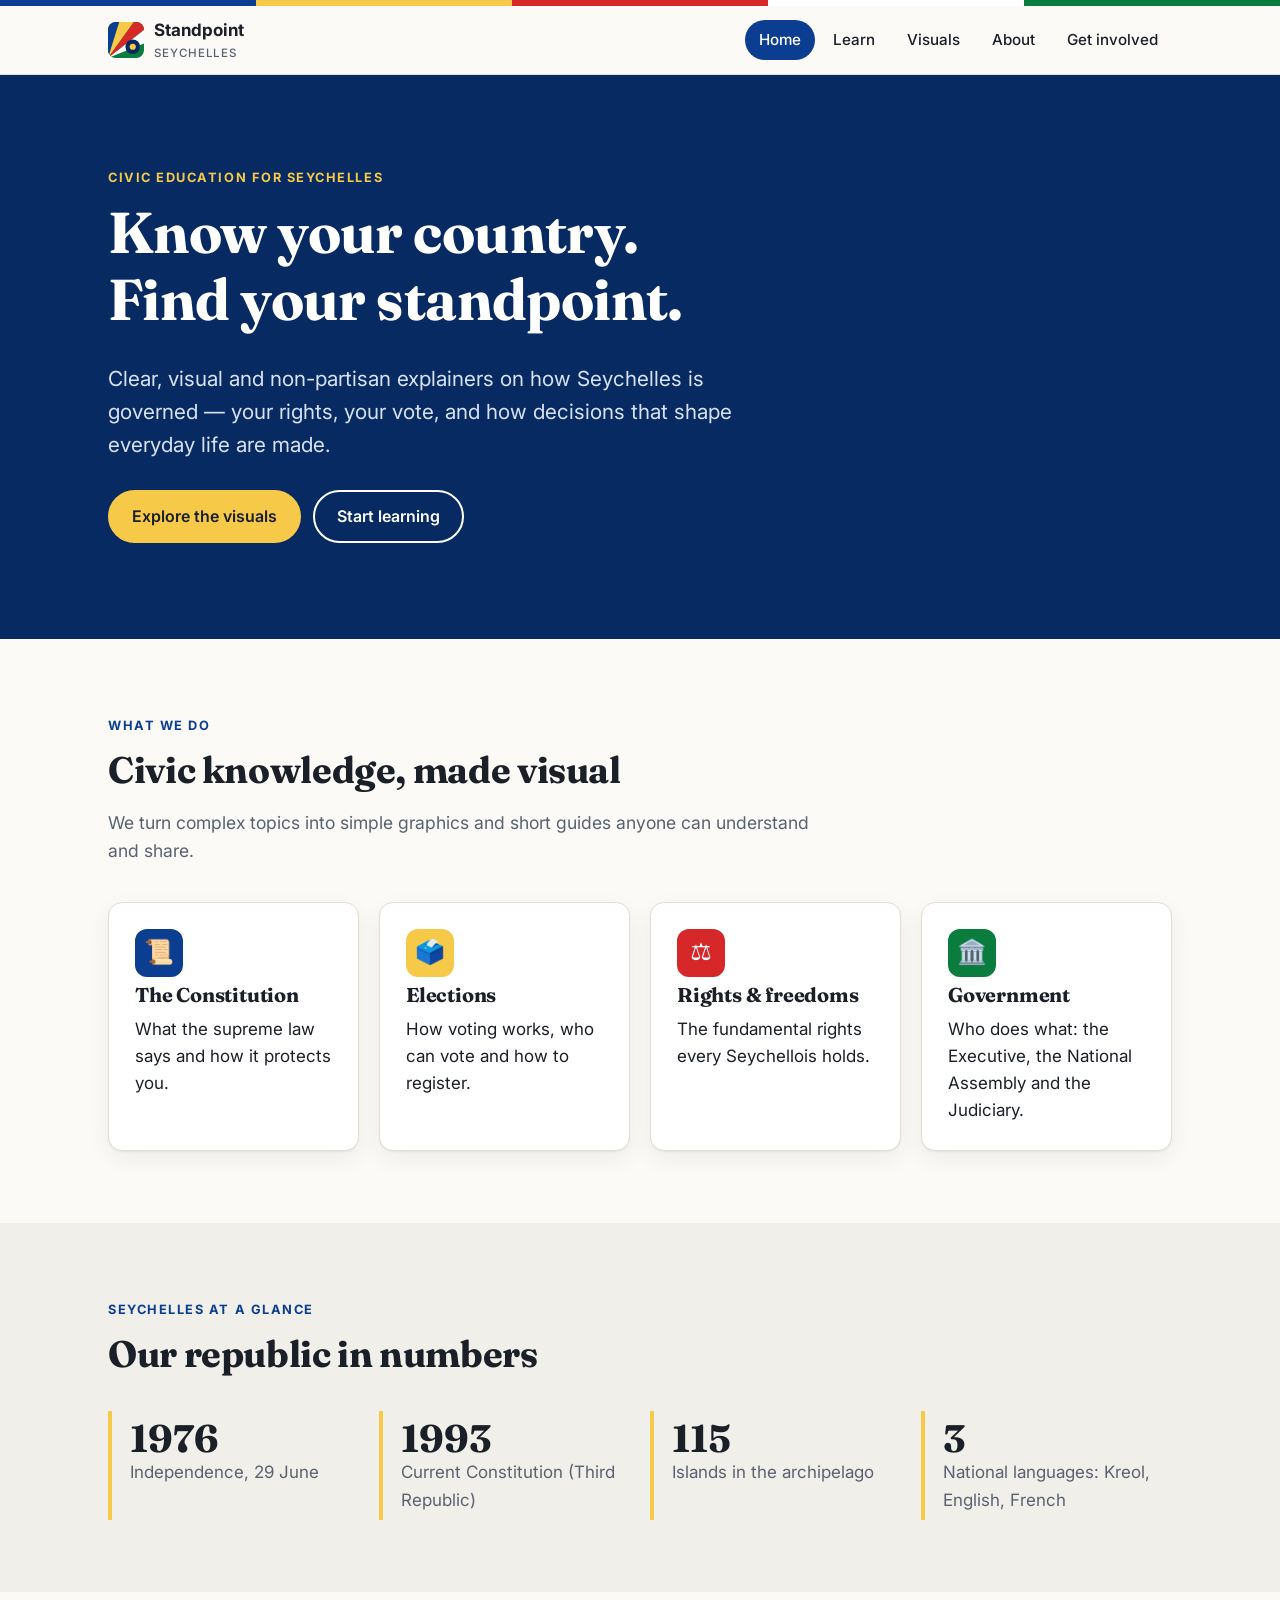
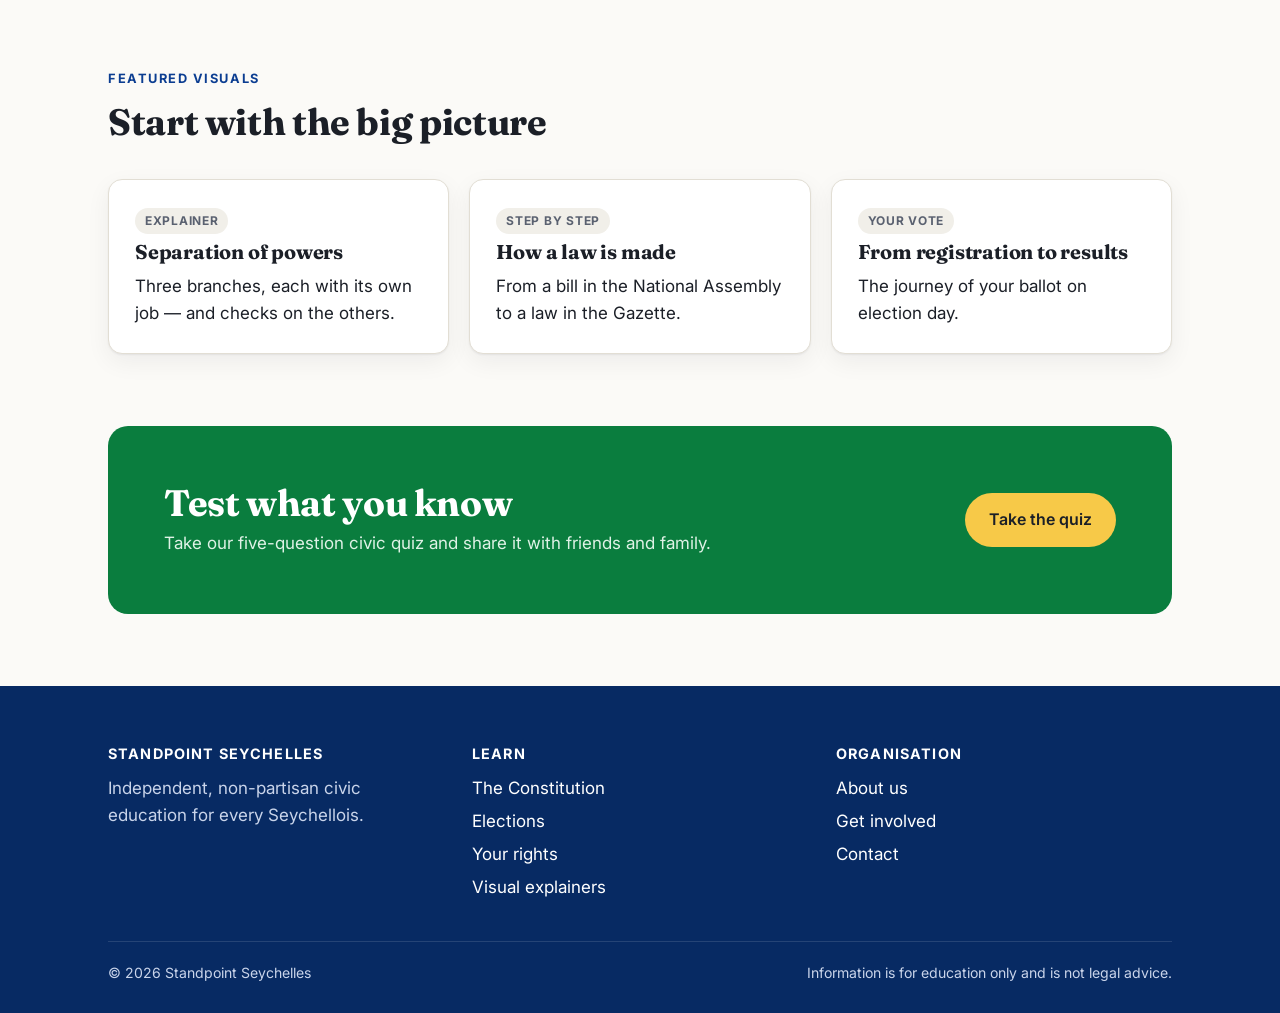
==== index.html @ 2f8d6e57 "Build Standpoint Seychelles civic education website Static multi-page site (home, learn, visuals, ab" ====
<!doctype html>
<html lang="en">
<head>
  <meta charset="utf-8">
  <meta name="viewport" content="width=device-width, initial-scale=1">
  <title>Standpoint Seychelles — Civic education</title>
  <meta name="description" content="Standpoint Seychelles is a civic education platform explaining how Seychelles is governed — in clear, visual, non-partisan language.">
  <meta property="og:title" content="Standpoint Seychelles — Civic education">
  <meta property="og:description" content="Standpoint Seychelles is a civic education platform explaining how Seychelles is governed — in clear, visual, non-partisan language.">
  <meta property="og:type" content="website">
  <meta name="theme-color" content="#072a63">
  <link rel="icon" href="favicon.svg" type="image/svg+xml">
  <link rel="preconnect" href="https://fonts.googleapis.com">
  <link rel="preconnect" href="https://fonts.gstatic.com" crossorigin>
  <link href="https://fonts.googleapis.com/css2?family=Fraunces:opsz,wght@9..144,600;9..144,700&family=Inter:wght@400;500;600;700&display=swap" rel="stylesheet">
  <link rel="stylesheet" href="assets/css/style.css">
</head>
<body>
  <a class="skip-link" href="#main">Skip to content</a>
  <div class="flag-stripe" aria-hidden="true"></div>
  <header class="site-header">
    <div class="container">
      <nav class="nav" aria-label="Main">
        <a class="brand" href="index.html">
          <svg xmlns="http://www.w3.org/2000/svg" viewBox="0 0 64 64" aria-hidden="true">
  <defs><clipPath id="logo-clip"><rect width="64" height="64" rx="14"/></clipPath></defs>
  <g clip-path="url(#logo-clip)">
    <rect width="64" height="64" fill="#0a7d3e"/>
    <path d="M0 64 L0 0 L20 0 Z" fill="#0b3d91"/>
    <path d="M0 64 L20 0 L46 0 Z" fill="#f7c948"/>
    <path d="M0 64 L46 0 L64 0 L64 14 Z" fill="#d62828"/>
    <path d="M0 64 L64 14 L64 38 Z" fill="#ffffff"/>
  </g>
  <circle cx="44" cy="44" r="13" fill="#072a63"/>
  <circle cx="44" cy="44" r="5.5" fill="#f7c948"/>
</svg>
          <span>Standpoint<small>Seychelles</small></span>
        </a>
        <button class="nav-toggle" aria-expanded="false" aria-controls="nav-links" aria-label="Menu">☰</button>
        <ul class="nav-links" id="nav-links">
          <li><a href="index.html" aria-current="page">Home</a></li>
          <li><a href="learn.html">Learn</a></li>
          <li><a href="visuals.html">Visuals</a></li>
          <li><a href="about.html">About</a></li>
          <li><a href="get-involved.html">Get involved</a></li>
        </ul>
      </nav>
    </div>
  </header>

  <main id="main">
<section class="hero">
  <div class="container">
    <span class="eyebrow">Civic education for Seychelles</span>
    <h1>Know your country.<br>Find your standpoint.</h1>
    <p class="lead">Clear, visual and non-partisan explainers on how Seychelles is governed — your rights, your vote, and how decisions that shape everyday life are made.</p>
    <div class="hero-actions">
      <a class="btn btn-primary" href="visuals.html">Explore the visuals</a>
      <a class="btn btn-ghost" href="learn.html">Start learning</a>
    </div>
  </div>
</section>

<section>
  <div class="container">
    <div class="section-head">
      <span class="eyebrow">What we do</span>
      <h2>Civic knowledge, made visual</h2>
      <p>We turn complex topics into simple graphics and short guides anyone can understand and share.</p>
    </div>
    <div class="grid grid-4">
      <div class="card"><div class="icon bg-blue" aria-hidden="true">📜</div><h3>The Constitution</h3><p>What the supreme law says and how it protects you.</p></div>
      <div class="card"><div class="icon bg-yellow" aria-hidden="true">🗳️</div><h3>Elections</h3><p>How voting works, who can vote and how to register.</p></div>
      <div class="card"><div class="icon bg-red" aria-hidden="true">⚖️</div><h3>Rights &amp; freedoms</h3><p>The fundamental rights every Seychellois holds.</p></div>
      <div class="card"><div class="icon bg-green" aria-hidden="true">🏛️</div><h3>Government</h3><p>Who does what: the Executive, the National Assembly and the Judiciary.</p></div>
    </div>
  </div>
</section>

<section class="alt">
  <div class="container">
    <div class="section-head">
      <span class="eyebrow">Seychelles at a glance</span>
      <h2>Our republic in numbers</h2>
    </div>
    <div class="stats">
      <div class="stat"><strong>1976</strong><span>Independence, 29 June</span></div>
      <div class="stat"><strong>1993</strong><span>Current Constitution (Third Republic)</span></div>
      <div class="stat"><strong>115</strong><span>Islands in the archipelago</span></div>
      <div class="stat"><strong>3</strong><span>National languages: Kreol, English, French</span></div>
    </div>
  </div>
</section>

<section>
  <div class="container">
    <div class="section-head">
      <span class="eyebrow">Featured visuals</span>
      <h2>Start with the big picture</h2>
    </div>
    <div class="grid grid-3">
      <a class="card" href="visuals.html#powers"><span class="tag">Explainer</span><h3>Separation of powers</h3><p>Three branches, each with its own job — and checks on the others.</p></a>
      <a class="card" href="visuals.html#law"><span class="tag">Step by step</span><h3>How a law is made</h3><p>From a bill in the National Assembly to a law in the Gazette.</p></a>
      <a class="card" href="visuals.html#vote"><span class="tag">Your vote</span><h3>From registration to results</h3><p>The journey of your ballot on election day.</p></a>
    </div>
  </div>
</section>

<section class="pt-0">
  <div class="container">
    <div class="cta-band">
      <div>
        <h2>Test what you know</h2>
        <p>Take our five-question civic quiz and share it with friends and family.</p>
      </div>
      <a class="btn btn-primary" href="learn.html#quiz">Take the quiz</a>
    </div>
  </div>
</section>
  </main>

  <footer class="site-footer">
    <div class="container">
      <div class="footer-grid">
        <div>
          <h4>Standpoint Seychelles</h4>
          <p>Independent, non-partisan civic education for every Seychellois.</p>
        </div>
        <div>
          <h4>Learn</h4>
          <ul>
            <li><a href="learn.html#constitution">The Constitution</a></li>
            <li><a href="learn.html#elections">Elections</a></li>
            <li><a href="learn.html#rights">Your rights</a></li>
            <li><a href="visuals.html">Visual explainers</a></li>
          </ul>
        </div>
        <div>
          <h4>Organisation</h4>
          <ul>
            <li><a href="about.html">About us</a></li>
            <li><a href="get-involved.html">Get involved</a></li>
            <li><a href="get-involved.html#contact">Contact</a></li>
          </ul>
        </div>
      </div>
      <div class="footer-bottom">
        <span>© <span id="year">2026</span> Standpoint Seychelles</span>
        <span>Information is for education only and is not legal advice.</span>
      </div>
    </div>
  </footer>
  <script src="assets/js/main.js"></script>
</body>
</html>
---- assets/css/style.css ----
/* Standpoint Seychelles — main stylesheet
   Palette inspired by the Seychelles flag. Edit the tokens below to retheme. */
:root {
  --blue: #0b3d91;
  --blue-deep: #072a63;
  --yellow: #f7c948;
  --red: #d62828;
  --white: #ffffff;
  --green: #0a7d3e;

  --bg: #fbfaf7;
  --surface: #ffffff;
  --surface-alt: #f1efe9;
  --text: #1b1f27;
  --muted: #5a6170;
  --border: #e2ded4;
  --accent: var(--blue);
  --accent-contrast: #ffffff;
  --shadow: 0 1px 2px rgba(20, 20, 30, .06), 0 8px 24px rgba(20, 20, 30, .06);

  --radius: 14px;
  --max: 1120px;
  --font: "Inter", system-ui, -apple-system, "Segoe UI", Roboto, sans-serif;
  --font-display: "Fraunces", Georgia, serif;
}

@media (prefers-color-scheme: dark) {
  :root {
    --bg: #0f131a;
    --surface: #161b24;
    --surface-alt: #1c2330;
    --text: #eef0f4;
    --muted: #a3abba;
    --border: #2a3242;
    --accent: #7aa7ff;
    --accent-contrast: #0b1220;
    --shadow: 0 1px 2px rgba(0, 0, 0, .3), 0 8px 24px rgba(0, 0, 0, .25);
  }
}

*, *::before, *::after { box-sizing: border-box; }
html { scroll-behavior: smooth; }
body {
  margin: 0;
  font-family: var(--font);
  font-size: 17px;
  line-height: 1.6;
  color: var(--text);
  background: var(--bg);
  -webkit-font-smoothing: antialiased;
}
img, svg { max-width: 100%; display: block; }
a { color: var(--accent); text-underline-offset: 3px; }
a:hover { text-decoration-thickness: 2px; }
h1, h2, h3 { font-family: var(--font-display); line-height: 1.15; margin: 0 0 .5em; letter-spacing: -.01em; }
h1 { font-size: clamp(2.2rem, 5vw, 3.6rem); }
h2 { font-size: clamp(1.6rem, 3.4vw, 2.3rem); }
h3 { font-size: 1.25rem; }
p { margin: 0 0 1em; }

.skip-link { position: absolute; left: -999px; top: 8px; background: var(--yellow); color: #000; padding: 8px 12px; border-radius: 8px; z-index: 100; }
.skip-link:focus { left: 8px; }
:focus-visible { outline: 3px solid var(--yellow); outline-offset: 2px; }

.container { width: 100%; max-width: var(--max); margin: 0 auto; padding: 0 16px; }
@media (min-width: 720px) { .container { padding: 0 28px; } }

/* Flag stripe */
.flag-stripe { height: 6px; background: linear-gradient(90deg, var(--blue) 0 20%, var(--yellow) 20% 40%, var(--red) 40% 60%, var(--white) 60% 80%, var(--green) 80% 100%); }

/* Header */
.site-header { position: sticky; top: 0; z-index: 50; background: color-mix(in srgb, var(--bg) 88%, transparent); backdrop-filter: blur(10px); border-bottom: 1px solid var(--border); }
.nav { display: flex; align-items: center; justify-content: space-between; gap: 16px; min-height: 68px; }
.brand { display: flex; align-items: center; gap: 10px; color: var(--text); text-decoration: none; font-weight: 700; }
.brand svg { width: 36px; height: 36px; flex: none; }
.brand span small { display: block; font-weight: 500; font-size: .72rem; color: var(--muted); letter-spacing: .08em; text-transform: uppercase; }
.nav-links { display: flex; gap: 4px; list-style: none; margin: 0; padding: 0; }
.nav-links a { display: block; padding: 8px 14px; border-radius: 999px; color: var(--text); text-decoration: none; font-weight: 500; font-size: .95rem; }
.nav-links a:hover { background: var(--surface-alt); }
.nav-links a[aria-current="page"] { background: var(--accent); color: var(--accent-contrast); }
.nav-toggle { display: none; background: none; border: 1px solid var(--border); border-radius: 10px; padding: 8px 10px; color: var(--text); cursor: pointer; }
@media (max-width: 860px) {
  .nav-toggle { display: block; }
  .nav-links { display: none; position: absolute; left: 0; right: 0; top: 100%; flex-direction: column; background: var(--bg); border-bottom: 1px solid var(--border); padding: 8px 16px 16px; }
  .nav-links.open { display: flex; }
  .nav-links a { padding: 12px 14px; }
}

/* Buttons */
.btn { display: inline-flex; align-items: center; gap: 8px; padding: 12px 22px; border-radius: 999px; font-weight: 600; text-decoration: none; border: 2px solid transparent; cursor: pointer; font-size: 1rem; font-family: inherit; }
.btn-primary { background: var(--yellow); color: #1b1f27; }
.btn-primary:hover { background: #ffd75e; }
.btn-ghost { border-color: currentColor; color: inherit; background: transparent; }
.btn-blue { background: var(--accent); color: var(--accent-contrast); }

/* Hero */
.hero { position: relative; overflow: hidden; background: var(--blue-deep); color: #fff; padding: 88px 0 96px; }
.hero::after { content: ""; position: absolute; inset: 0; background:
  conic-gradient(from 200deg at 0% 100%, transparent 0 8deg, rgba(247,201,72,.22) 8deg 18deg, rgba(214,40,40,.22) 18deg 28deg, rgba(255,255,255,.12) 28deg 38deg, rgba(10,125,62,.25) 38deg 50deg, transparent 50deg);
  pointer-events: none; }
.hero .container { position: relative; z-index: 1; }
.hero .eyebrow { color: var(--yellow); }
.hero p.lead { font-size: clamp(1.1rem, 2vw, 1.3rem); max-width: 640px; color: #d9e3f5; }
.hero-actions { display: flex; flex-wrap: wrap; gap: 12px; margin-top: 28px; }
.eyebrow { display: inline-block; font-size: .8rem; font-weight: 700; letter-spacing: .12em; text-transform: uppercase; color: var(--accent); margin-bottom: 12px; }

.page-hero { background: var(--surface-alt); padding: 64px 0 48px; border-bottom: 1px solid var(--border); }
.page-hero p { max-width: 680px; color: var(--muted); font-size: 1.15rem; }

/* Sections */
section { padding: 72px 0; }
.section-head { max-width: 720px; margin-bottom: 36px; }
.section-head p { color: var(--muted); font-size: 1.1rem; }
.alt { background: var(--surface-alt); }

/* Cards */
.grid { display: grid; gap: 20px; }
.grid-2 { grid-template-columns: repeat(auto-fit, minmax(min(100%, 420px), 1fr)); }
.grid-3 { grid-template-columns: repeat(auto-fit, minmax(min(100%, 280px), 1fr)); }
.grid-4 { grid-template-columns: repeat(auto-fit, minmax(min(100%, 220px), 1fr)); }
.card { background: var(--surface); border: 1px solid var(--border); border-radius: var(--radius); padding: 26px; box-shadow: var(--shadow); }
.card h3 { margin-top: 6px; }
.card p:last-child { margin-bottom: 0; }
.card .icon { width: 48px; height: 48px; border-radius: 12px; display: grid; place-items: center; font-size: 1.5rem; color: #fff; }
a.card { color: inherit; text-decoration: none; transition: transform .15s ease, border-color .15s ease; }
a.card:hover { transform: translateY(-3px); border-color: var(--accent); }
.bg-blue { background: var(--blue); } .bg-yellow { background: var(--yellow); color: #1b1f27 !important; } .bg-red { background: var(--red); } .bg-green { background: var(--green); }
.tag { display: inline-block; font-size: .75rem; font-weight: 700; letter-spacing: .06em; text-transform: uppercase; padding: 3px 10px; border-radius: 999px; background: var(--surface-alt); color: var(--muted); }

/* Stats */
.stats { display: grid; grid-template-columns: repeat(auto-fit, minmax(min(100%, 200px), 1fr)); gap: 20px; }
.stat { border-left: 4px solid var(--yellow); padding: 6px 0 6px 18px; }
.stat strong { display: block; font-family: var(--font-display); font-size: 2.4rem; line-height: 1.1; }
.stat span { color: var(--muted); }

/* Visual explainers */
.visual { background: var(--surface); border: 1px solid var(--border); border-radius: var(--radius); padding: clamp(20px, 4vw, 40px); box-shadow: var(--shadow); margin-bottom: 32px; }
.visual-head { display: flex; flex-wrap: wrap; justify-content: space-between; align-items: baseline; gap: 8px 20px; margin-bottom: 24px; }
.visual-head p { color: var(--muted); margin: 0; max-width: 640px; }

.pillars { display: grid; grid-template-columns: repeat(auto-fit, minmax(min(100%, 230px), 1fr)); gap: 16px; position: relative; }
.pillar { border-radius: 12px; padding: 22px; color: #fff; }
.pillar h3 { color: #fff; }
.pillar ul { margin: 0; padding-left: 18px; }
.pillar .who { font-size: .85rem; opacity: .85; text-transform: uppercase; letter-spacing: .08em; font-weight: 700; }
.pillar.bg-yellow h3, .pillar.bg-yellow { color: #1b1f27; }
.checks { margin-top: 20px; padding: 16px 20px; border: 2px dashed var(--border); border-radius: 12px; color: var(--muted); }

.steps { list-style: none; margin: 0; padding: 0; counter-reset: step; display: grid; gap: 0; }
.steps li { counter-increment: step; position: relative; padding: 0 0 26px 64px; }
.steps li::before { content: counter(step); position: absolute; left: 0; top: 0; width: 44px; height: 44px; border-radius: 50%; background: var(--accent); color: var(--accent-contrast); display: grid; place-items: center; font-weight: 700; font-size: 1.1rem; }
.steps li::after { content: ""; position: absolute; left: 21px; top: 48px; bottom: 4px; width: 2px; background: var(--border); }
.steps li:last-child::after { display: none; }
.steps li:last-child { padding-bottom: 0; }
.steps h3 { margin-bottom: 4px; font-family: var(--font); font-size: 1.08rem; }
.steps p { margin: 0; color: var(--muted); }

.flow { display: flex; flex-wrap: wrap; align-items: stretch; gap: 10px; }
.flow .node { flex: 1 1 150px; background: var(--surface-alt); border-radius: 12px; padding: 16px; border-top: 4px solid var(--accent); }
.flow .node strong { display: block; margin-bottom: 4px; }
.flow .node span { color: var(--muted); font-size: .92rem; }
.flow .arrow { align-self: center; color: var(--muted); font-size: 1.4rem; }
@media (max-width: 720px) { .flow { flex-direction: column; } .flow .arrow { transform: rotate(90deg); } }

/* Quiz */
.quiz { display: grid; gap: 18px; }
.q { background: var(--surface); border: 1px solid var(--border); border-radius: var(--radius); padding: 22px; }
.q p { font-weight: 600; }
.q .options { display: grid; gap: 8px; }
.q button { text-align: left; padding: 12px 16px; border: 1.5px solid var(--border); border-radius: 10px; background: var(--bg); color: var(--text); font: inherit; cursor: pointer; }
.q button:hover:not(:disabled) { border-color: var(--accent); }
.q button.correct { border-color: var(--green); background: color-mix(in srgb, var(--green) 14%, var(--bg)); }
.q button.wrong { border-color: var(--red); background: color-mix(in srgb, var(--red) 12%, var(--bg)); }
.q .explain { margin-top: 10px; color: var(--muted); display: none; }
.q.answered .explain { display: block; }
.score { font-weight: 700; }

/* Accordion */
details { border: 1px solid var(--border); border-radius: 12px; background: var(--surface); margin-bottom: 10px; }
summary { cursor: pointer; padding: 16px 20px; font-weight: 600; list-style: none; display: flex; justify-content: space-between; gap: 12px; }
summary::-webkit-details-marker { display: none; }
summary::after { content: "+"; font-size: 1.3rem; line-height: 1; color: var(--accent); }
details[open] summary::after { content: "–"; }
details > div { padding: 0 20px 18px; color: var(--muted); }

/* Callout */
.callout { border-left: 4px solid var(--yellow); background: color-mix(in srgb, var(--yellow) 12%, var(--surface)); padding: 16px 20px; border-radius: 0 12px 12px 0; }

/* CTA band */
.cta-band { background: var(--green); color: #fff; border-radius: 20px; padding: clamp(28px, 5vw, 56px); display: flex; flex-wrap: wrap; justify-content: space-between; align-items: center; gap: 24px; }
.cta-band h2 { color: #fff; margin: 0 0 6px; }
.cta-band p { margin: 0; color: #dff2e6; max-width: 560px; }

/* Forms */
form .field { display: grid; gap: 6px; margin-bottom: 16px; }
label { font-weight: 600; font-size: .95rem; }
input, textarea, select { font: inherit; padding: 12px 14px; border-radius: 10px; border: 1.5px solid var(--border); background: var(--bg); color: var(--text); width: 100%; }
input:focus, textarea:focus, select:focus { border-color: var(--accent); outline: none; }
.form-note { font-size: .9rem; color: var(--muted); }

/* Footer */
.site-footer { background: var(--blue-deep); color: #c9d4ea; padding: 56px 0 28px; margin-top: 0; }
.site-footer a { color: #fff; text-decoration: none; }
.site-footer a:hover { text-decoration: underline; }
.footer-grid { display: grid; grid-template-columns: repeat(auto-fit, minmax(min(100%, 200px), 1fr)); gap: 28px; }
.footer-grid h4 { color: #fff; margin: 0 0 10px; font-size: .9rem; letter-spacing: .08em; text-transform: uppercase; }
.footer-grid ul { list-style: none; margin: 0; padding: 0; display: grid; gap: 6px; }
.footer-bottom { margin-top: 40px; padding-top: 20px; border-top: 1px solid rgba(255,255,255,.12); font-size: .88rem; display: flex; flex-wrap: wrap; justify-content: space-between; gap: 10px; }

.muted { color: var(--muted); }
.center { text-align: center; }
.mt-0 { margin-top: 0; }
.pt-0 { padding-top: 0; }
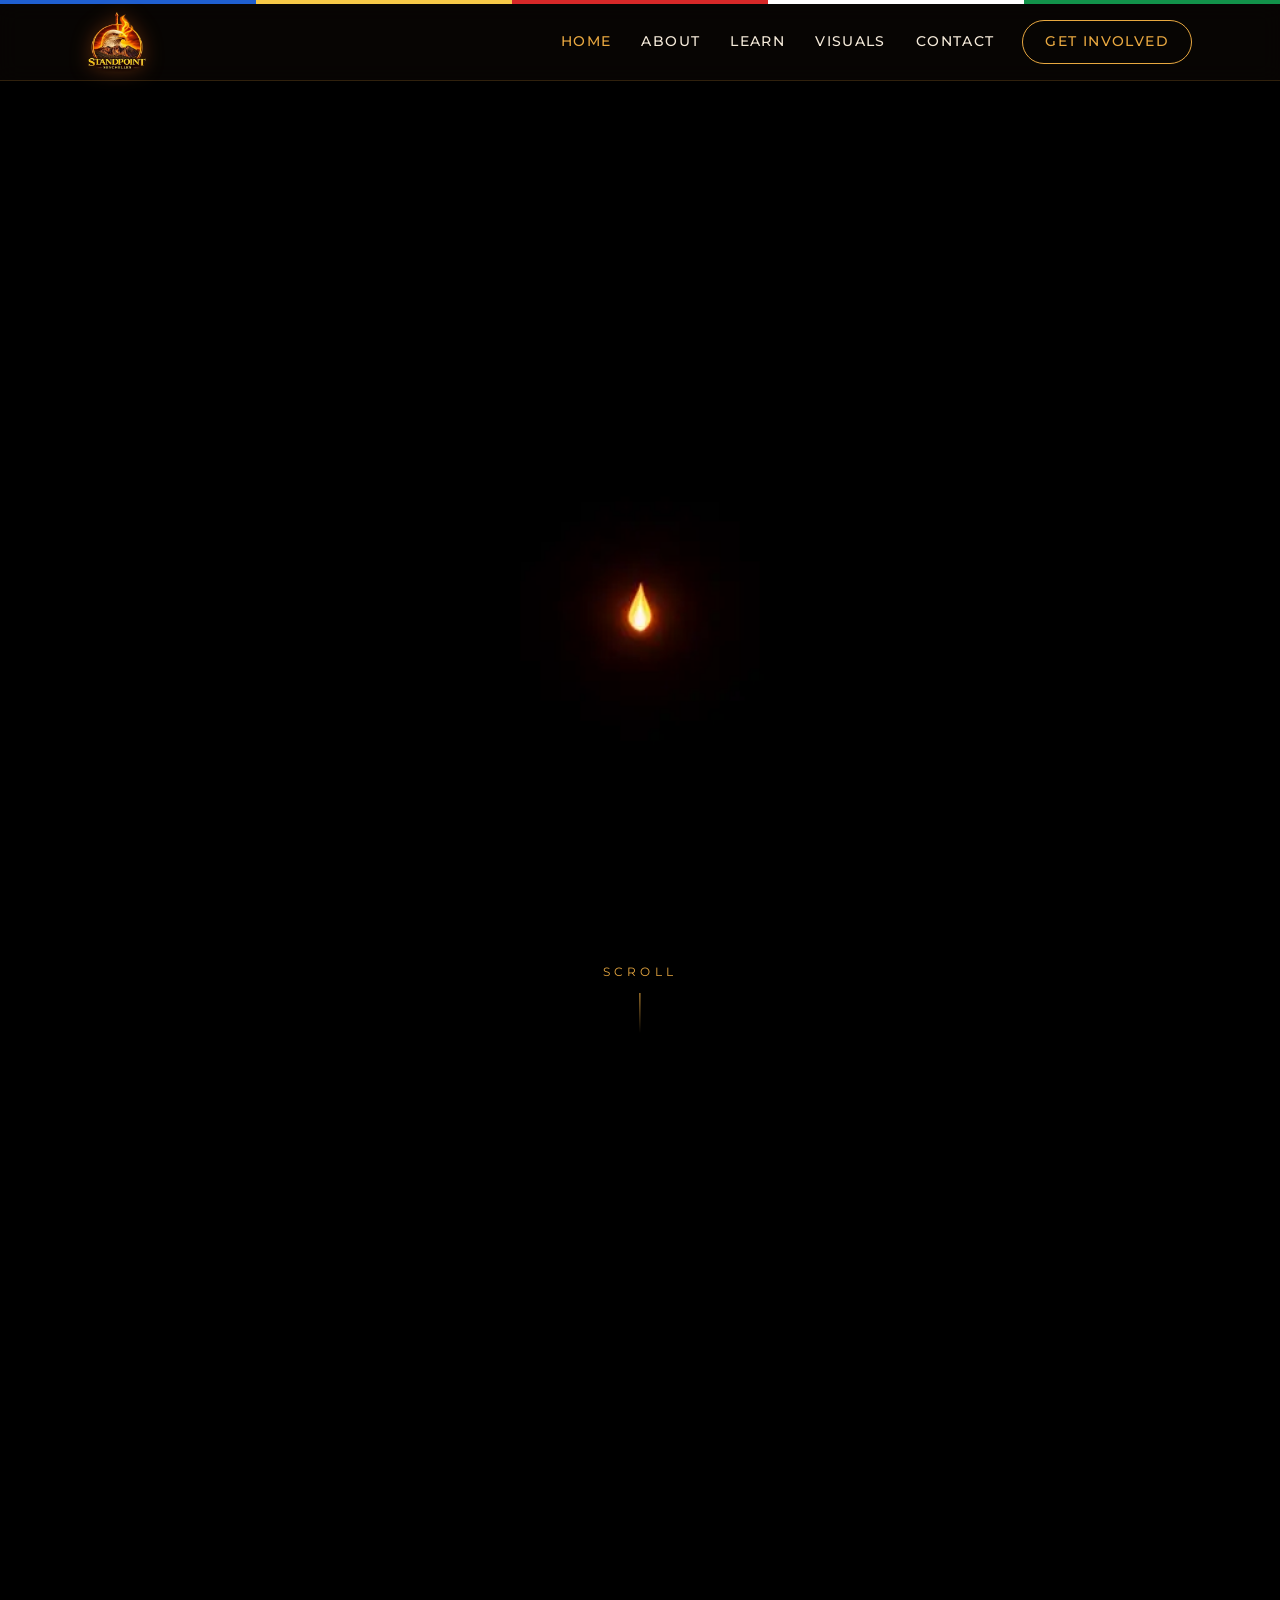
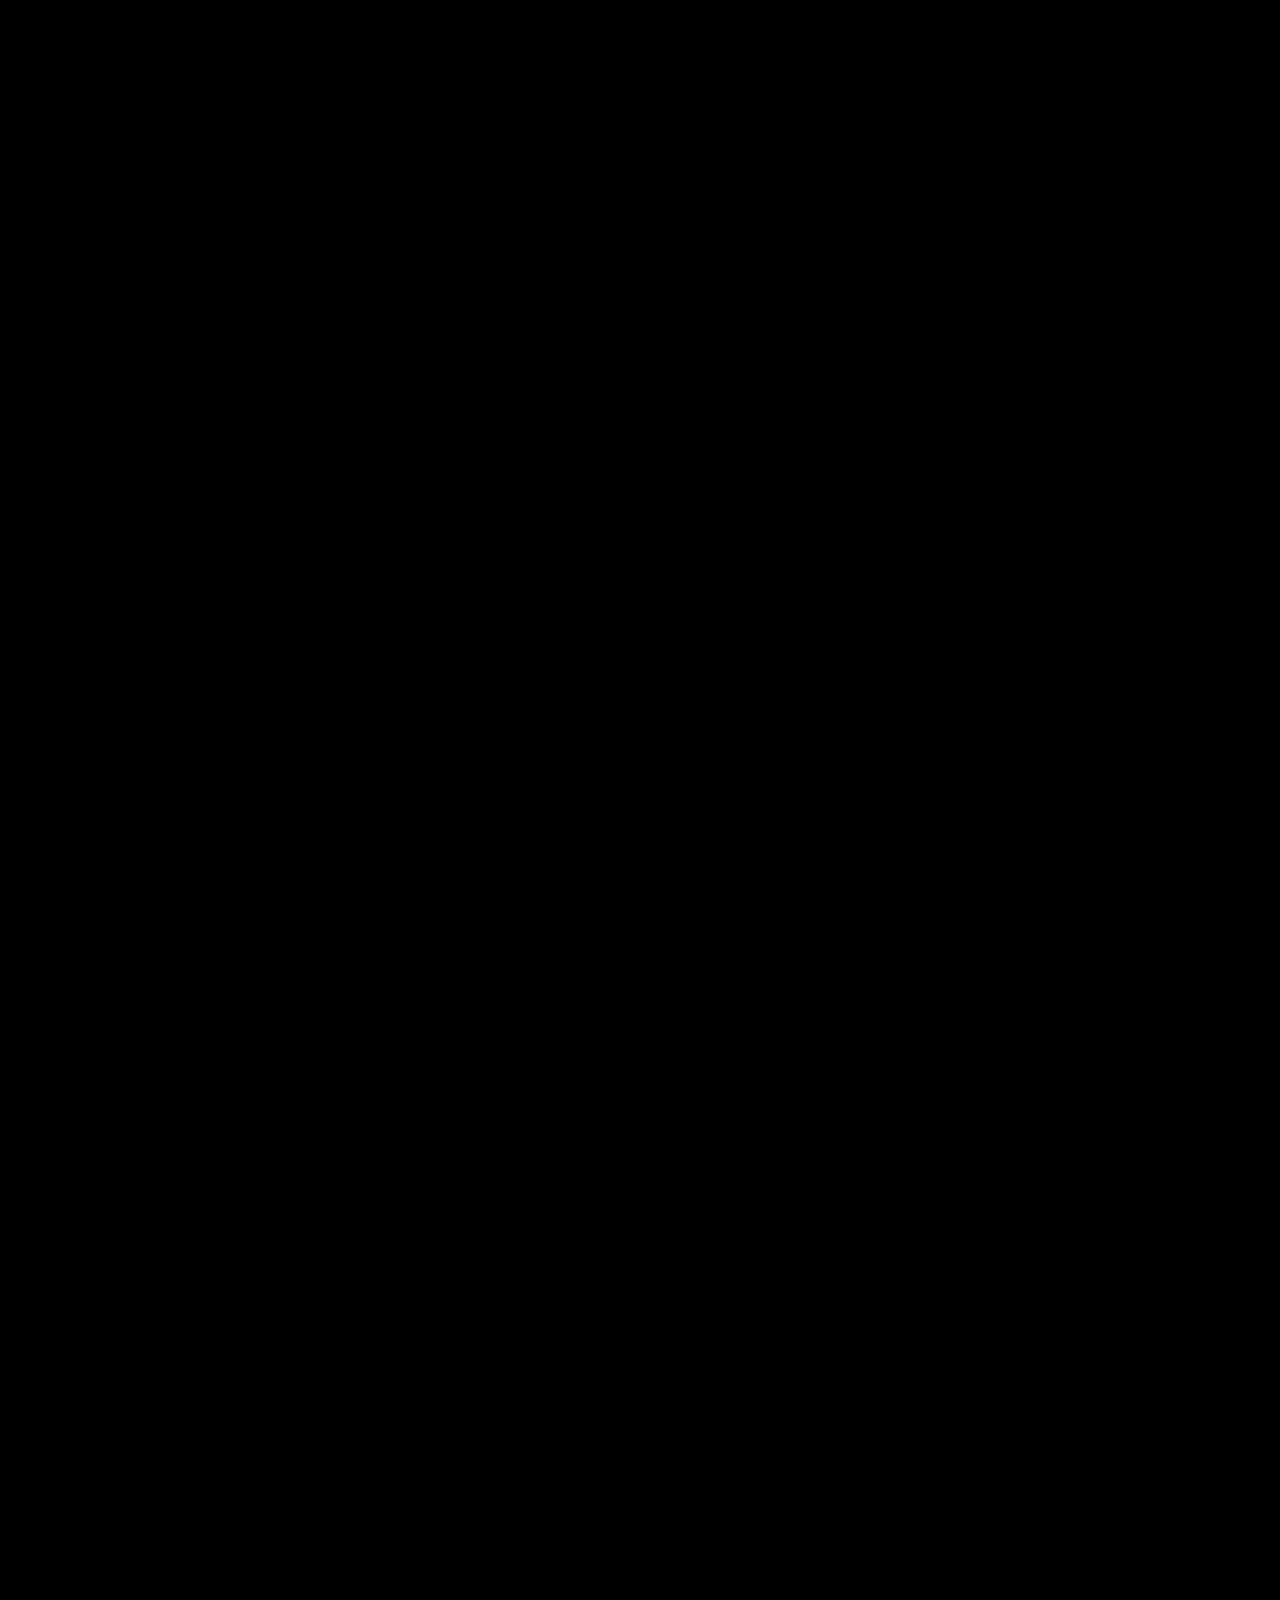
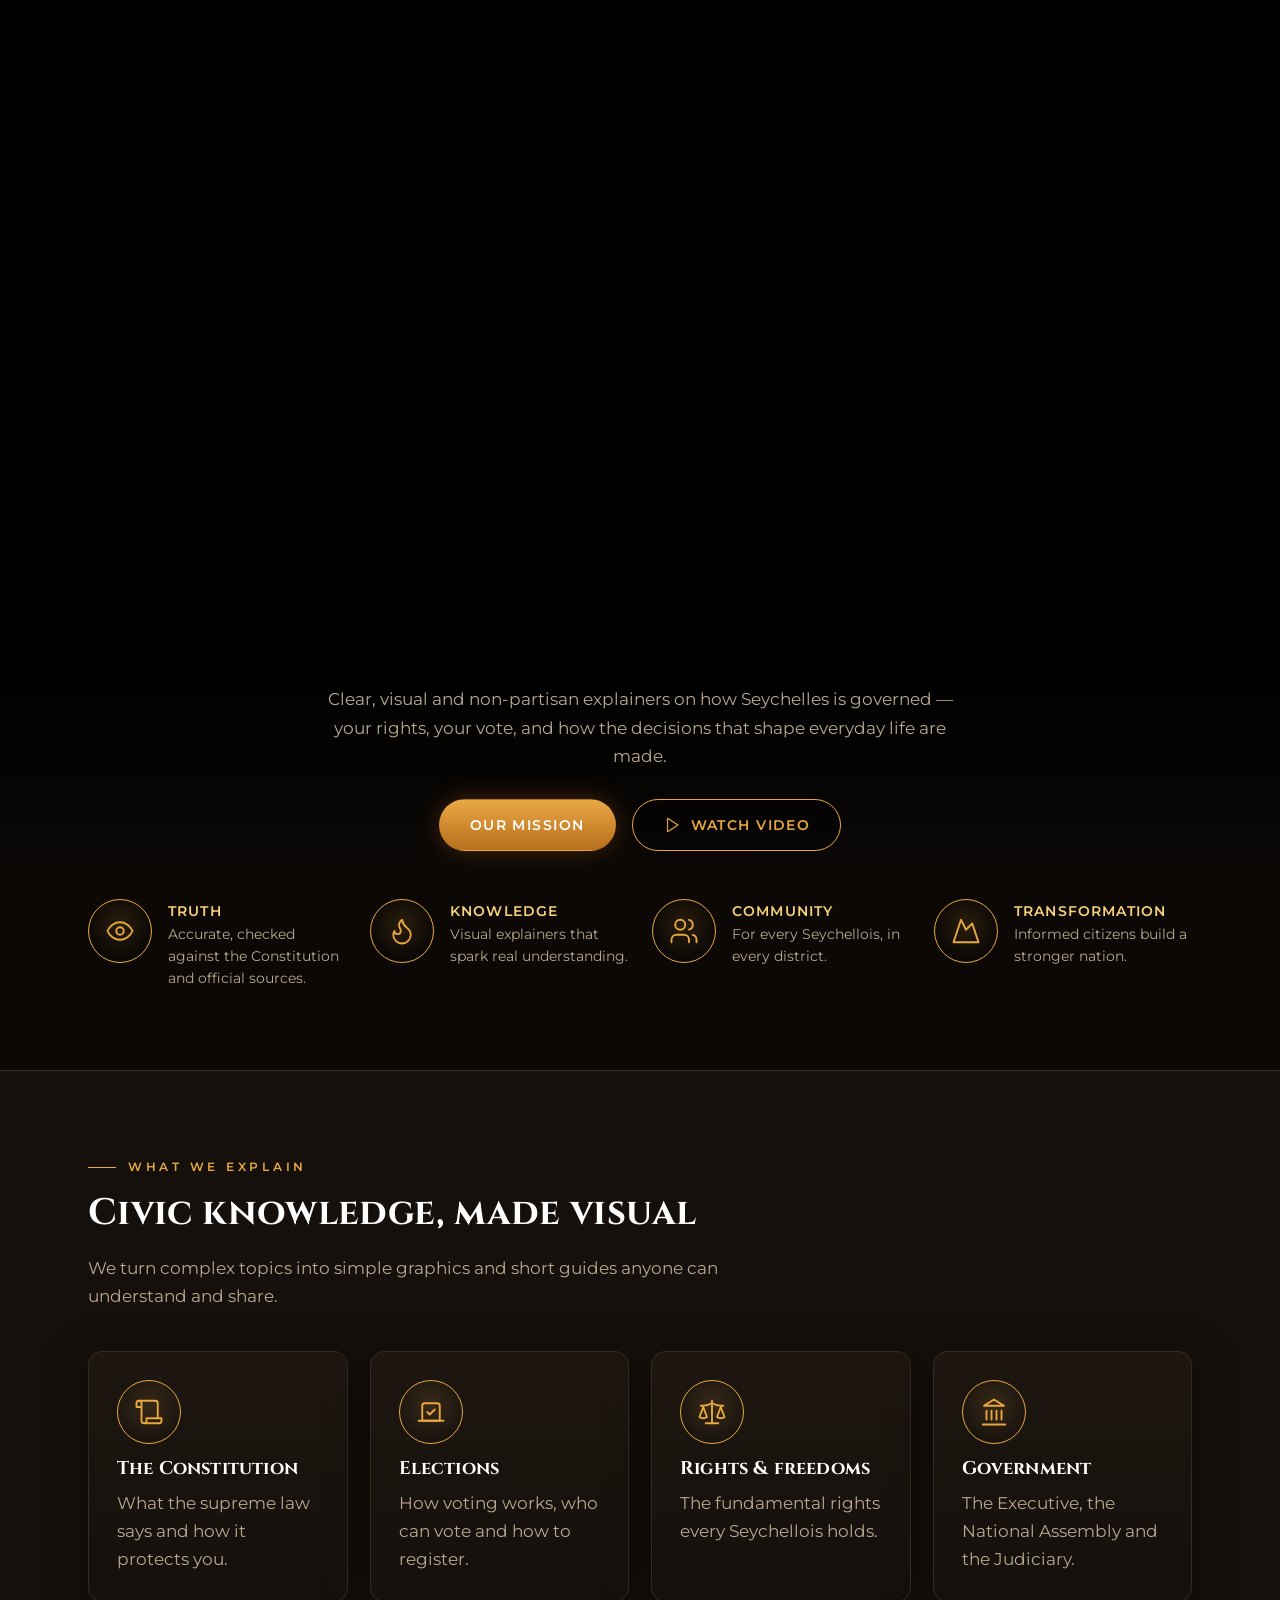
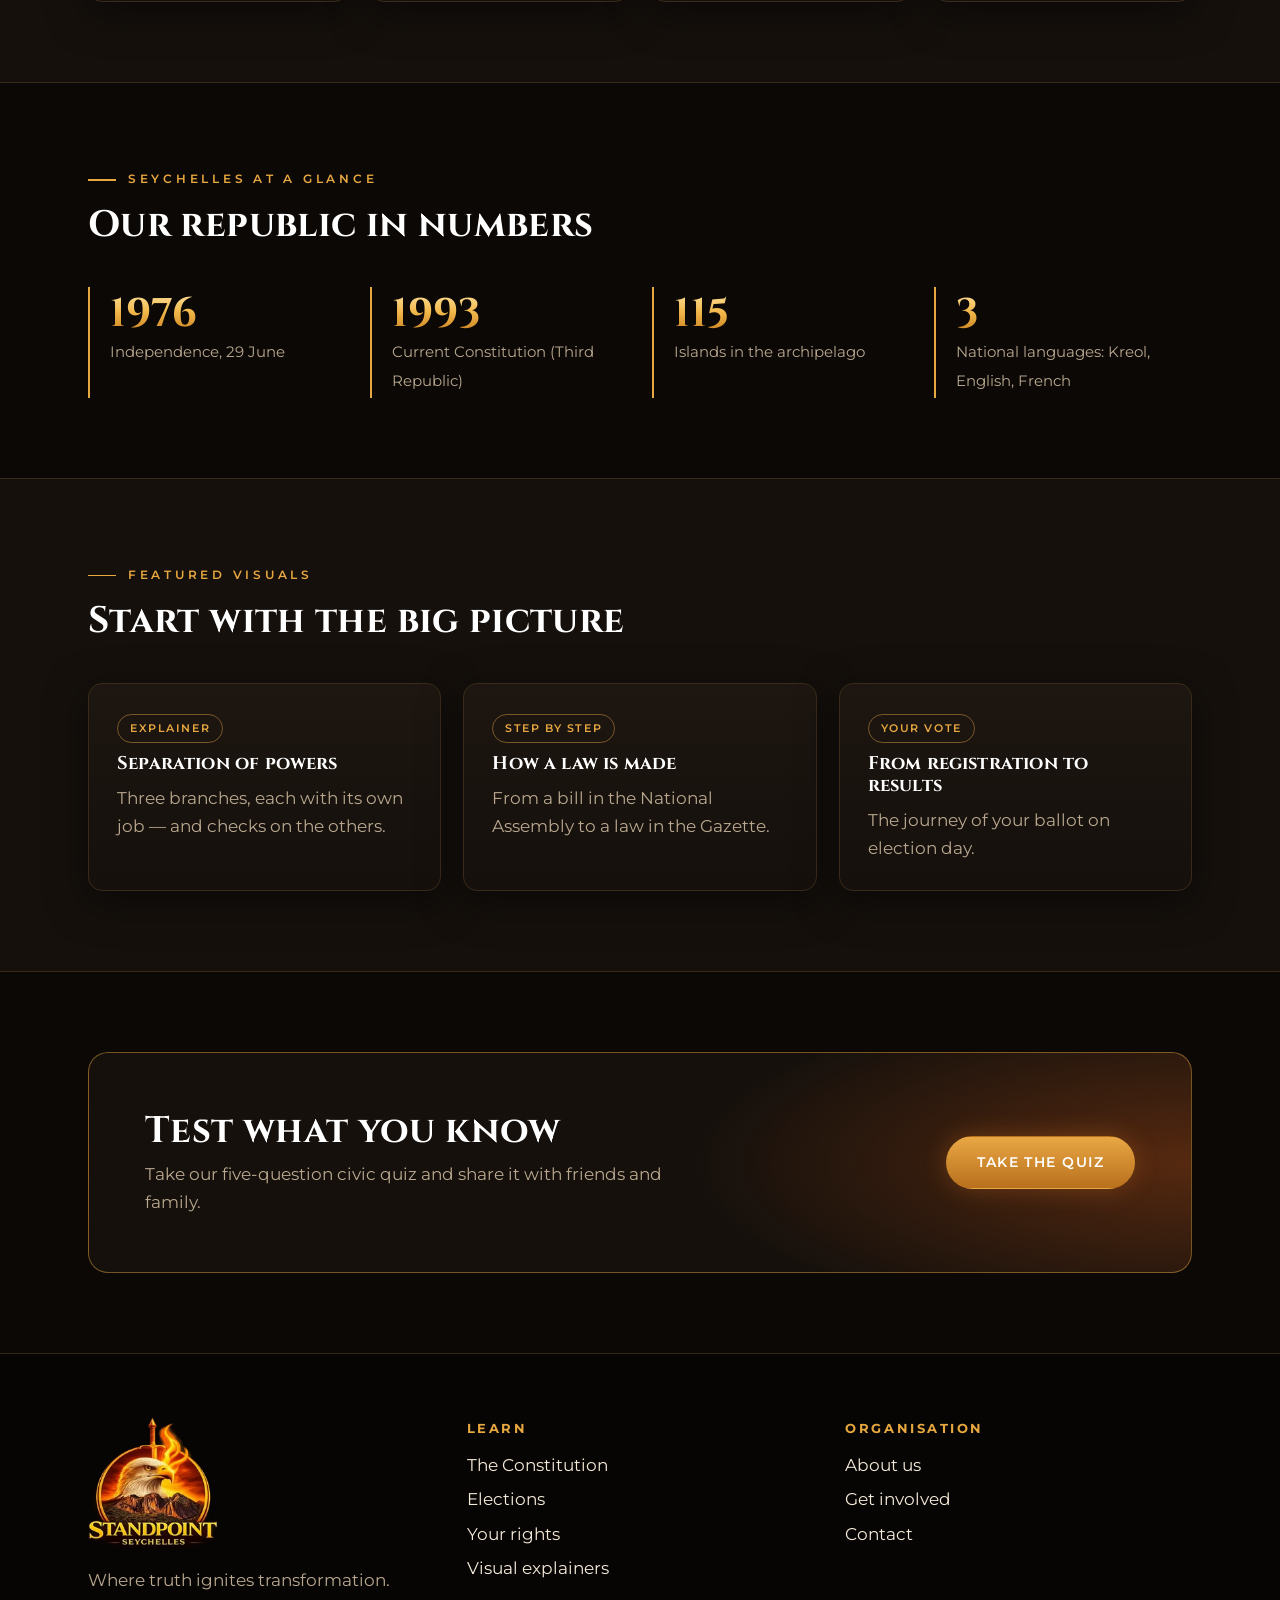
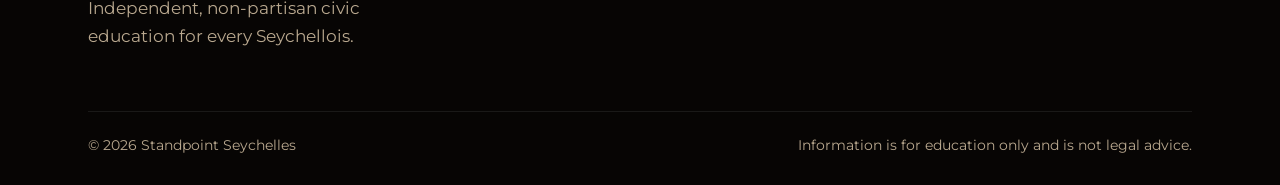
==== commit 2cce33b5: "Rebrand with Standpoint logo, scroll-driven intro and intro video - Black, gold and ember theme with" ====
--- a/index.html
+++ b/index.html
@@ -3,16 +3,20 @@
 <head>
   <meta charset="utf-8">
   <meta name="viewport" content="width=device-width, initial-scale=1">
-  <title>Standpoint Seychelles — Civic education</title>
+  <title>Standpoint Seychelles — Where truth ignites transformation</title>
   <meta name="description" content="Standpoint Seychelles is a civic education platform explaining how Seychelles is governed — in clear, visual, non-partisan language.">
-  <meta property="og:title" content="Standpoint Seychelles — Civic education">
+  <meta property="og:title" content="Standpoint Seychelles — Where truth ignites transformation">
   <meta property="og:description" content="Standpoint Seychelles is a civic education platform explaining how Seychelles is governed — in clear, visual, non-partisan language.">
   <meta property="og:type" content="website">
-  <meta name="theme-color" content="#072a63">
-  <link rel="icon" href="favicon.svg" type="image/svg+xml">
+  <meta property="og:image" content="assets/img/og-image.jpg">
+  <meta name="twitter:card" content="summary_large_image">
+  <meta name="theme-color" content="#070504">
+  <link rel="icon" href="assets/img/icon-32.png" type="image/png" sizes="32x32">
+  <link rel="apple-touch-icon" href="assets/img/icon-180.png">
+  <script>document.documentElement.classList.add('js');if(!matchMedia('(prefers-reduced-motion: reduce)').matches)document.documentElement.classList.add('motion');</script>
   <link rel="preconnect" href="https://fonts.googleapis.com">
   <link rel="preconnect" href="https://fonts.gstatic.com" crossorigin>
-  <link href="https://fonts.googleapis.com/css2?family=Fraunces:opsz,wght@9..144,600;9..144,700&family=Inter:wght@400;500;600;700&display=swap" rel="stylesheet">
+  <link href="https://fonts.googleapis.com/css2?family=Cinzel:wght@600;700&family=Montserrat:wght@400;500;600;700&display=swap" rel="stylesheet">
   <link rel="stylesheet" href="assets/css/style.css">
 </head>
 <body>
@@ -22,93 +26,104 @@
     <div class="container">
       <nav class="nav" aria-label="Main">
         <a class="brand" href="index.html">
-          <svg xmlns="http://www.w3.org/2000/svg" viewBox="0 0 64 64" aria-hidden="true">
-  <defs><clipPath id="logo-clip"><rect width="64" height="64" rx="14"/></clipPath></defs>
-  <g clip-path="url(#logo-clip)">
-    <rect width="64" height="64" fill="#0a7d3e"/>
-    <path d="M0 64 L0 0 L20 0 Z" fill="#0b3d91"/>
-    <path d="M0 64 L20 0 L46 0 Z" fill="#f7c948"/>
-    <path d="M0 64 L46 0 L64 0 L64 14 Z" fill="#d62828"/>
-    <path d="M0 64 L64 14 L64 38 Z" fill="#ffffff"/>
-  </g>
-  <circle cx="44" cy="44" r="13" fill="#072a63"/>
-  <circle cx="44" cy="44" r="5.5" fill="#f7c948"/>
-</svg>
-          <span>Standpoint<small>Seychelles</small></span>
+          <img src="assets/img/logo-sm.webp" width="193" height="200" alt="Standpoint Seychelles — home">
         </a>
         <button class="nav-toggle" aria-expanded="false" aria-controls="nav-links" aria-label="Menu">☰</button>
         <ul class="nav-links" id="nav-links">
           <li><a href="index.html" aria-current="page">Home</a></li>
+          <li><a href="about.html">About</a></li>
           <li><a href="learn.html">Learn</a></li>
           <li><a href="visuals.html">Visuals</a></li>
-          <li><a href="about.html">About</a></li>
-          <li><a href="get-involved.html">Get involved</a></li>
+          <li><a href="get-involved.html#contact">Contact</a></li>
+          <li class="nav-cta"><a href="get-involved.html">Get involved</a></li>
         </ul>
       </nav>
     </div>
   </header>
 
   <main id="main">
-<section class="hero">
+<h1 class="sr-only">Standpoint Seychelles — Where truth ignites transformation</h1>
+
+<!-- Scroll-driven intro. JS draws video frames to the canvas as you scroll.
+     Without JS or with reduced motion, the static picture is shown instead. -->
+<section class="intro" id="intro" aria-label="Introduction">
+  <div class="intro-sticky">
+    <picture class="intro-still">
+      <source media="(max-aspect-ratio: 4/5)" srcset="assets/img/hero-tall.webp">
+      <img src="assets/img/hero-wide.webp" width="1536" height="1024" alt="Standpoint Seychelles logo: an eagle before a sword and flame above granite mountains. Where truth ignites transformation.">
+    </picture>
+    <canvas class="intro-canvas" aria-hidden="true"></canvas>
+    <div class="intro-vignette" aria-hidden="true"></div>
+    <p class="intro-caption" data-from="0.18" data-to="0.40">Every citizen has a voice.</p>
+    <p class="intro-caption" data-from="0.46" data-to="0.68">Knowledge gives it strength.</p>
+    <div class="intro-hint" aria-hidden="true"><span>Scroll</span><i></i></div>
+  </div>
+</section>
+
+<section class="hero-after">
   <div class="container">
-    <span class="eyebrow">Civic education for Seychelles</span>
-    <h1>Know your country.<br>Find your standpoint.</h1>
-    <p class="lead">Clear, visual and non-partisan explainers on how Seychelles is governed — your rights, your vote, and how decisions that shape everyday life are made.</p>
-    <div class="hero-actions">
-      <a class="btn btn-primary" href="visuals.html">Explore the visuals</a>
-      <a class="btn btn-ghost" href="learn.html">Start learning</a>
+    <p class="hero-lead reveal">Clear, visual and non-partisan explainers on how Seychelles is governed — your rights, your vote, and how the decisions that shape everyday life are made.</p>
+    <div class="hero-actions reveal">
+      <a class="btn btn-primary" href="about.html">Our mission</a>
+      <button class="btn btn-ghost" type="button" data-video-open><svg viewBox="0 0 24 24" fill="none" stroke="currentColor" stroke-width="1.5" stroke-linecap="round" stroke-linejoin="round"><path d="M6 3l14 9-14 9V3z"/></svg> Watch video</button>
+    </div>
+    <div class="features">
+      <div class="feature reveal"><div class="icon" aria-hidden="true"><svg viewBox="0 0 24 24" fill="none" stroke="currentColor" stroke-width="1.5" stroke-linecap="round" stroke-linejoin="round"><path d="M2 12s3-7 10-7 10 7 10 7-3 7-10 7-10-7-10-7Z"/><path d="M12 9a3 3 0 1 0 0 6 3 3 0 0 0 0-6z"/></svg></div><div><h3>Truth</h3><p>Accurate, checked against the Constitution and official sources.</p></div></div>
+      <div class="feature reveal"><div class="icon" aria-hidden="true"><svg viewBox="0 0 24 24" fill="none" stroke="currentColor" stroke-width="1.5" stroke-linecap="round" stroke-linejoin="round"><path d="M8.5 14.5A2.5 2.5 0 0 0 11 12c0-1.38-.5-2-1-3-1.072-2.143-.224-4.054 2-6 .5 2.5 2 4.9 4 6.5 2 1.6 3 3.5 3 5.5a7 7 0 1 1-14 0c0-1.153.433-2.294 1-3a2.5 2.5 0 0 0 2.5 2.5z"/></svg></div><div><h3>Knowledge</h3><p>Visual explainers that spark real understanding.</p></div></div>
+      <div class="feature reveal"><div class="icon" aria-hidden="true"><svg viewBox="0 0 24 24" fill="none" stroke="currentColor" stroke-width="1.5" stroke-linecap="round" stroke-linejoin="round"><path d="M16 21v-2a4 4 0 0 0-4-4H6a4 4 0 0 0-4 4v2"/><path d="M9 3a4 4 0 1 0 0 8 4 4 0 0 0 0-8z"/><path d="M22 21v-2a4 4 0 0 0-3-3.87"/><path d="M16 3.13a4 4 0 0 1 0 7.75"/></svg></div><div><h3>Community</h3><p>For every Seychellois, in every district.</p></div></div>
+      <div class="feature reveal"><div class="icon" aria-hidden="true"><svg viewBox="0 0 24 24" fill="none" stroke="currentColor" stroke-width="1.5" stroke-linecap="round" stroke-linejoin="round"><path d="m8 3 4 8 5-5 5 15H2L8 3z"/></svg></div><div><h3>Transformation</h3><p>Informed citizens build a stronger nation.</p></div></div>
+    </div>
+  </div>
+</section>
+
+<section class="alt">
+  <div class="container">
+    <div class="section-head reveal">
+      <span class="eyebrow">What we explain</span>
+      <h2>Civic knowledge, made visual</h2>
+      <p>We turn complex topics into simple graphics and short guides anyone can understand and share.</p>
+    </div>
+    <div class="grid grid-4">
+      <a class="card reveal" href="learn.html#constitution"><div class="icon" aria-hidden="true"><svg viewBox="0 0 24 24" fill="none" stroke="currentColor" stroke-width="1.5" stroke-linecap="round" stroke-linejoin="round"><path d="M8 21h12a2 2 0 0 0 2-2v-2H10v2a2 2 0 1 1-4 0V5a2 2 0 1 0-4 0v3h4"/><path d="M19 17V5a2 2 0 0 0-2-2H4"/></svg></div><h3>The Constitution</h3><p>What the supreme law says and how it protects you.</p></a>
+      <a class="card reveal" href="learn.html#elections"><div class="icon" aria-hidden="true"><svg viewBox="0 0 24 24" fill="none" stroke="currentColor" stroke-width="1.5" stroke-linecap="round" stroke-linejoin="round"><path d="m9 12 2 2 4-4"/><path d="M5 7c0-1.1.9-2 2-2h10a2 2 0 0 1 2 2v12H5V7Z"/><path d="M22 19H2"/></svg></div><h3>Elections</h3><p>How voting works, who can vote and how to register.</p></a>
+      <a class="card reveal" href="learn.html#rights"><div class="icon" aria-hidden="true"><svg viewBox="0 0 24 24" fill="none" stroke="currentColor" stroke-width="1.5" stroke-linecap="round" stroke-linejoin="round"><path d="m16 16 3-8 3 8c-.87.65-1.92 1-3 1s-2.13-.35-3-1Z"/><path d="m2 16 3-8 3 8c-.87.65-1.92 1-3 1s-2.13-.35-3-1Z"/><path d="M7 21h10"/><path d="M12 3v18"/><path d="M3 7h2c2 0 5-1 7-2 2 1 5 2 7 2h2"/></svg></div><h3>Rights &amp; freedoms</h3><p>The fundamental rights every Seychellois holds.</p></a>
+      <a class="card reveal" href="learn.html#government"><div class="icon" aria-hidden="true"><svg viewBox="0 0 24 24" fill="none" stroke="currentColor" stroke-width="1.5" stroke-linecap="round" stroke-linejoin="round"><path d="M3 22h18"/><path d="M6 18v-7"/><path d="M10 18v-7"/><path d="M14 18v-7"/><path d="M18 18v-7"/><path d="M12 2l8 5H4z"/></svg></div><h3>Government</h3><p>The Executive, the National Assembly and the Judiciary.</p></a>
     </div>
   </div>
 </section>
 
 <section>
   <div class="container">
-    <div class="section-head">
-      <span class="eyebrow">What we do</span>
-      <h2>Civic knowledge, made visual</h2>
-      <p>We turn complex topics into simple graphics and short guides anyone can understand and share.</p>
+    <div class="section-head reveal">
+      <span class="eyebrow">Seychelles at a glance</span>
+      <h2>Our republic in numbers</h2>
     </div>
-    <div class="grid grid-4">
-      <div class="card"><div class="icon bg-blue" aria-hidden="true">📜</div><h3>The Constitution</h3><p>What the supreme law says and how it protects you.</p></div>
-      <div class="card"><div class="icon bg-yellow" aria-hidden="true">🗳️</div><h3>Elections</h3><p>How voting works, who can vote and how to register.</p></div>
-      <div class="card"><div class="icon bg-red" aria-hidden="true">⚖️</div><h3>Rights &amp; freedoms</h3><p>The fundamental rights every Seychellois holds.</p></div>
-      <div class="card"><div class="icon bg-green" aria-hidden="true">🏛️</div><h3>Government</h3><p>Who does what: the Executive, the National Assembly and the Judiciary.</p></div>
+    <div class="stats">
+      <div class="stat reveal"><strong>1976</strong><span>Independence, 29 June</span></div>
+      <div class="stat reveal"><strong>1993</strong><span>Current Constitution (Third Republic)</span></div>
+      <div class="stat reveal"><strong>115</strong><span>Islands in the archipelago</span></div>
+      <div class="stat reveal"><strong>3</strong><span>National languages: Kreol, English, French</span></div>
     </div>
   </div>
 </section>
 
 <section class="alt">
   <div class="container">
-    <div class="section-head">
-      <span class="eyebrow">Seychelles at a glance</span>
-      <h2>Our republic in numbers</h2>
+    <div class="section-head reveal">
+      <span class="eyebrow">Featured visuals</span>
+      <h2>Start with the big picture</h2>
     </div>
-    <div class="stats">
-      <div class="stat"><strong>1976</strong><span>Independence, 29 June</span></div>
-      <div class="stat"><strong>1993</strong><span>Current Constitution (Third Republic)</span></div>
-      <div class="stat"><strong>115</strong><span>Islands in the archipelago</span></div>
-      <div class="stat"><strong>3</strong><span>National languages: Kreol, English, French</span></div>
+    <div class="grid grid-3">
+      <a class="card reveal" href="visuals.html#powers"><span class="tag">Explainer</span><h3>Separation of powers</h3><p>Three branches, each with its own job — and checks on the others.</p></a>
+      <a class="card reveal" href="visuals.html#law"><span class="tag">Step by step</span><h3>How a law is made</h3><p>From a bill in the National Assembly to a law in the Gazette.</p></a>
+      <a class="card reveal" href="visuals.html#vote"><span class="tag">Your vote</span><h3>From registration to results</h3><p>The journey of your ballot on election day.</p></a>
     </div>
   </div>
 </section>
 
 <section>
   <div class="container">
-    <div class="section-head">
-      <span class="eyebrow">Featured visuals</span>
-      <h2>Start with the big picture</h2>
-    </div>
-    <div class="grid grid-3">
-      <a class="card" href="visuals.html#powers"><span class="tag">Explainer</span><h3>Separation of powers</h3><p>Three branches, each with its own job — and checks on the others.</p></a>
-      <a class="card" href="visuals.html#law"><span class="tag">Step by step</span><h3>How a law is made</h3><p>From a bill in the National Assembly to a law in the Gazette.</p></a>
-      <a class="card" href="visuals.html#vote"><span class="tag">Your vote</span><h3>From registration to results</h3><p>The journey of your ballot on election day.</p></a>
-    </div>
-  </div>
-</section>
-
-<section class="pt-0">
-  <div class="container">
-    <div class="cta-band">
+    <div class="cta-band reveal">
       <div>
         <h2>Test what you know</h2>
         <p>Take our five-question civic quiz and share it with friends and family.</p>
@@ -117,14 +132,21 @@
     </div>
   </div>
 </section>
+
+<dialog class="video-modal" id="video-modal" aria-label="Standpoint Seychelles intro video">
+  <button class="video-close" type="button" data-video-close aria-label="Close video">✕</button>
+  <video controls playsinline preload="none" poster="assets/video/standpoint-intro-poster.jpg">
+    <source src="assets/video/standpoint-intro.mp4" type="video/mp4">
+  </video>
+</dialog>
   </main>
 
   <footer class="site-footer">
     <div class="container">
       <div class="footer-grid">
         <div>
-          <h4>Standpoint Seychelles</h4>
-          <p>Independent, non-partisan civic education for every Seychellois.</p>
+          <img class="footer-logo" src="assets/img/logo-sm.webp" width="193" height="200" alt="Standpoint Seychelles" loading="lazy">
+          <p>Where truth ignites transformation. Independent, non-partisan civic education for every Seychellois.</p>
         </div>
         <div>
           <h4>Learn</h4>
--- a/assets/css/style.css
+++ b/assets/css/style.css
@@ -1,41 +1,37 @@
 /* Standpoint Seychelles — main stylesheet
-   Palette inspired by the Seychelles flag. Edit the tokens below to retheme. */
+   Theme: "Where truth ignites transformation" — black, gold and ember,
+   with the Seychelles flag colours as secondary accents.
+   Edit the tokens below to retheme. */
 :root {
-  --blue: #0b3d91;
-  --blue-deep: #072a63;
+  --black: #070504;
+  --bg: #0b0806;
+  --surface: #15100c;
+  --surface-alt: #1d1611;
+  --border: #3a2a1a;
+  --border-gold: rgba(232, 168, 64, .45);
+
+  --gold: #e8a840;
+  --gold-light: #f8d27a;
+  --gold-deep: #b36a14;
+  --ember: #ff6a1a;
+  --text: #f4ead9;
+  --muted: #b9a88f;
+
+  /* Seychelles flag accents */
+  --blue: #1f5fd1;
   --yellow: #f7c948;
   --red: #d62828;
-  --white: #ffffff;
-  --green: #0a7d3e;
-
-  --bg: #fbfaf7;
-  --surface: #ffffff;
-  --surface-alt: #f1efe9;
-  --text: #1b1f27;
-  --muted: #5a6170;
-  --border: #e2ded4;
-  --accent: var(--blue);
-  --accent-contrast: #ffffff;
-  --shadow: 0 1px 2px rgba(20, 20, 30, .06), 0 8px 24px rgba(20, 20, 30, .06);
+  --green: #12924a;
+
+  --gold-gradient: linear-gradient(180deg, #ffe3a1 0%, #f2b84b 45%, #c27618 100%);
+  --shadow: 0 10px 40px rgba(0, 0, 0, .5);
+  --glow: 0 0 24px rgba(255, 140, 40, .25);
 
   --radius: 14px;
-  --max: 1120px;
-  --font: "Inter", system-ui, -apple-system, "Segoe UI", Roboto, sans-serif;
-  --font-display: "Fraunces", Georgia, serif;
-}
-
-@media (prefers-color-scheme: dark) {
-  :root {
-    --bg: #0f131a;
-    --surface: #161b24;
-    --surface-alt: #1c2330;
-    --text: #eef0f4;
-    --muted: #a3abba;
-    --border: #2a3242;
-    --accent: #7aa7ff;
-    --accent-contrast: #0b1220;
-    --shadow: 0 1px 2px rgba(0, 0, 0, .3), 0 8px 24px rgba(0, 0, 0, .25);
-  }
+  --max: 1160px;
+  --font: "Montserrat", system-ui, -apple-system, "Segoe UI", Roboto, sans-serif;
+  --font-display: "Cinzel", Georgia, serif;
+  color-scheme: dark;
 }
 
 *, *::before, *::after { box-sizing: border-box; }
@@ -43,171 +39,270 @@
 body {
   margin: 0;
   font-family: var(--font);
-  font-size: 17px;
-  line-height: 1.6;
+  font-size: 16.5px;
+  line-height: 1.7;
   color: var(--text);
   background: var(--bg);
   -webkit-font-smoothing: antialiased;
 }
 img, svg { max-width: 100%; display: block; }
-a { color: var(--accent); text-underline-offset: 3px; }
-a:hover { text-decoration-thickness: 2px; }
-h1, h2, h3 { font-family: var(--font-display); line-height: 1.15; margin: 0 0 .5em; letter-spacing: -.01em; }
-h1 { font-size: clamp(2.2rem, 5vw, 3.6rem); }
+img { height: auto; }
+a { color: var(--gold-light); text-underline-offset: 3px; }
+a:hover { color: #fff; }
+h1, h2, h3 { font-family: var(--font-display); font-weight: 700; line-height: 1.2; margin: 0 0 .5em; letter-spacing: .01em; color: #fff; }
+h1 { font-size: clamp(2rem, 5vw, 3.4rem); }
 h2 { font-size: clamp(1.6rem, 3.4vw, 2.3rem); }
-h3 { font-size: 1.25rem; }
+h3 { font-size: 1.15rem; }
 p { margin: 0 0 1em; }
-
-.skip-link { position: absolute; left: -999px; top: 8px; background: var(--yellow); color: #000; padding: 8px 12px; border-radius: 8px; z-index: 100; }
+ul { padding-left: 1.2em; }
+.gold-text { background: var(--gold-gradient); -webkit-background-clip: text; background-clip: text; color: transparent; }
+.sr-only { position: absolute; width: 1px; height: 1px; padding: 0; margin: -1px; overflow: hidden; clip: rect(0 0 0 0); white-space: nowrap; border: 0; }
+
+.skip-link { position: absolute; left: -999px; top: 8px; background: var(--gold); color: #000; padding: 8px 12px; border-radius: 8px; z-index: 100; }
 .skip-link:focus { left: 8px; }
-:focus-visible { outline: 3px solid var(--yellow); outline-offset: 2px; }
+:focus-visible { outline: 2px solid var(--gold-light); outline-offset: 3px; }
 
 .container { width: 100%; max-width: var(--max); margin: 0 auto; padding: 0 16px; }
 @media (min-width: 720px) { .container { padding: 0 28px; } }
 
 /* Flag stripe */
-.flag-stripe { height: 6px; background: linear-gradient(90deg, var(--blue) 0 20%, var(--yellow) 20% 40%, var(--red) 40% 60%, var(--white) 60% 80%, var(--green) 80% 100%); }
+.flag-stripe { height: 4px; background: linear-gradient(90deg, var(--blue) 0 20%, var(--yellow) 20% 40%, var(--red) 40% 60%, #fff 60% 80%, var(--green) 80% 100%); }
 
 /* Header */
-.site-header { position: sticky; top: 0; z-index: 50; background: color-mix(in srgb, var(--bg) 88%, transparent); backdrop-filter: blur(10px); border-bottom: 1px solid var(--border); }
-.nav { display: flex; align-items: center; justify-content: space-between; gap: 16px; min-height: 68px; }
-.brand { display: flex; align-items: center; gap: 10px; color: var(--text); text-decoration: none; font-weight: 700; }
-.brand svg { width: 36px; height: 36px; flex: none; }
-.brand span small { display: block; font-weight: 500; font-size: .72rem; color: var(--muted); letter-spacing: .08em; text-transform: uppercase; }
-.nav-links { display: flex; gap: 4px; list-style: none; margin: 0; padding: 0; }
-.nav-links a { display: block; padding: 8px 14px; border-radius: 999px; color: var(--text); text-decoration: none; font-weight: 500; font-size: .95rem; }
-.nav-links a:hover { background: var(--surface-alt); }
-.nav-links a[aria-current="page"] { background: var(--accent); color: var(--accent-contrast); }
-.nav-toggle { display: none; background: none; border: 1px solid var(--border); border-radius: 10px; padding: 8px 10px; color: var(--text); cursor: pointer; }
-@media (max-width: 860px) {
+.site-header { position: sticky; top: 0; z-index: 50; background: rgba(7, 5, 4, .88); backdrop-filter: blur(10px); border-bottom: 1px solid rgba(232, 168, 64, .18); }
+.nav { display: flex; align-items: center; justify-content: space-between; gap: 16px; min-height: 76px; }
+.brand { display: flex; align-items: center; text-decoration: none; }
+.brand img { height: 60px; width: auto; filter: drop-shadow(0 0 10px rgba(255, 120, 30, .3)); }
+.nav-links { display: flex; align-items: center; gap: 2px; list-style: none; margin: 0; padding: 0; }
+.nav-links a { display: block; padding: 8px 14px; color: var(--text); text-decoration: none; font-weight: 500; font-size: .86rem; letter-spacing: .1em; text-transform: uppercase; }
+.nav-links a:hover, .nav-links a[aria-current="page"] { color: var(--gold); }
+.nav-links .nav-cta a { margin-left: 12px; border: 1.5px solid var(--gold); border-radius: 999px; padding: 9px 22px; color: var(--gold); }
+.nav-links .nav-cta a:hover, .nav-links .nav-cta a[aria-current="page"] { background: var(--gold); color: #120b04; }
+.nav-toggle { display: none; background: none; border: 1px solid var(--border-gold); border-radius: 10px; padding: 8px 12px; color: var(--gold); cursor: pointer; font-size: 1.1rem; }
+@media (max-width: 920px) {
   .nav-toggle { display: block; }
-  .nav-links { display: none; position: absolute; left: 0; right: 0; top: 100%; flex-direction: column; background: var(--bg); border-bottom: 1px solid var(--border); padding: 8px 16px 16px; }
+  .nav-links { display: none; position: absolute; left: 0; right: 0; top: 100%; flex-direction: column; align-items: stretch; background: var(--black); border-bottom: 1px solid var(--border-gold); padding: 8px 16px 18px; }
   .nav-links.open { display: flex; }
-  .nav-links a { padding: 12px 14px; }
+  .nav-links a { padding: 13px 8px; border-bottom: 1px solid rgba(255,255,255,.05); }
+  .nav-links .nav-cta a { margin: 12px 0 0; text-align: center; }
 }
 
 /* Buttons */
-.btn { display: inline-flex; align-items: center; gap: 8px; padding: 12px 22px; border-radius: 999px; font-weight: 600; text-decoration: none; border: 2px solid transparent; cursor: pointer; font-size: 1rem; font-family: inherit; }
-.btn-primary { background: var(--yellow); color: #1b1f27; }
-.btn-primary:hover { background: #ffd75e; }
-.btn-ghost { border-color: currentColor; color: inherit; background: transparent; }
-.btn-blue { background: var(--accent); color: var(--accent-contrast); }
-
-/* Hero */
-.hero { position: relative; overflow: hidden; background: var(--blue-deep); color: #fff; padding: 88px 0 96px; }
-.hero::after { content: ""; position: absolute; inset: 0; background:
-  conic-gradient(from 200deg at 0% 100%, transparent 0 8deg, rgba(247,201,72,.22) 8deg 18deg, rgba(214,40,40,.22) 18deg 28deg, rgba(255,255,255,.12) 28deg 38deg, rgba(10,125,62,.25) 38deg 50deg, transparent 50deg);
-  pointer-events: none; }
-.hero .container { position: relative; z-index: 1; }
-.hero .eyebrow { color: var(--yellow); }
-.hero p.lead { font-size: clamp(1.1rem, 2vw, 1.3rem); max-width: 640px; color: #d9e3f5; }
-.hero-actions { display: flex; flex-wrap: wrap; gap: 12px; margin-top: 28px; }
-.eyebrow { display: inline-block; font-size: .8rem; font-weight: 700; letter-spacing: .12em; text-transform: uppercase; color: var(--accent); margin-bottom: 12px; }
-
-.page-hero { background: var(--surface-alt); padding: 64px 0 48px; border-bottom: 1px solid var(--border); }
-.page-hero p { max-width: 680px; color: var(--muted); font-size: 1.15rem; }
+.btn { display: inline-flex; align-items: center; justify-content: center; gap: 10px; padding: 13px 30px; border-radius: 999px; font-weight: 600; text-decoration: none; border: 1.5px solid transparent; cursor: pointer; font-size: .9rem; letter-spacing: .1em; text-transform: uppercase; font-family: inherit; }
+.btn-primary { background: linear-gradient(180deg, #e9a744, #b8701c); color: #fff; box-shadow: var(--glow); }
+.btn-primary:hover { color: #fff; box-shadow: 0 0 32px rgba(255, 140, 40, .45); }
+.btn-ghost { border-color: var(--gold); color: var(--gold); background: rgba(0,0,0,.25); }
+.btn-ghost:hover { background: var(--gold); color: #120b04; }
+
+/* Home hero */
+.hero { position: relative; background: var(--black); overflow: hidden; padding-bottom: 56px; }
+.hero-art { position: relative; max-width: 1536px; margin: 0 auto; }
+.hero-art img { width: 100%; height: auto; -webkit-mask-image: linear-gradient(180deg, #000 70%, transparent 100%); mask-image: linear-gradient(180deg, #000 70%, transparent 100%); }
+.hero-actions { display: flex; flex-wrap: wrap; justify-content: center; gap: 16px; margin-top: -40px; position: relative; z-index: 2; }
+.hero-lead { text-align: center; max-width: 640px; margin: 28px auto 0; color: var(--muted); font-size: 1.05rem; position: relative; z-index: 2; }
+@media (max-width: 720px) { .hero-actions { margin-top: -10px; } .hero-actions .btn { flex: 1 1 220px; } }
+
+.features { display: grid; grid-template-columns: repeat(auto-fit, minmax(min(100%, 230px), 1fr)); gap: 24px; margin-top: 48px; position: relative; z-index: 2; }
+.feature { display: flex; gap: 16px; align-items: flex-start; }
+.feature h3 { font-family: var(--font); font-size: .9rem; font-weight: 600; letter-spacing: .08em; text-transform: uppercase; color: var(--gold-light); margin: 4px 0 4px; }
+.feature p { font-size: .88rem; color: var(--muted); margin: 0; line-height: 1.55; }
+
+/* Gold outline icon */
+.icon { flex: none; width: 64px; height: 64px; border-radius: 50%; border: 1.5px solid var(--gold); display: grid; place-items: center; color: var(--gold); background: radial-gradient(circle at 50% 40%, rgba(232,168,64,.14), transparent 70%); }
+.icon svg { width: 30px; height: 30px; }
+.card .icon { margin-bottom: 14px; }
+
+/* Page heroes */
+.page-hero { position: relative; padding: 88px 0 64px; border-bottom: 1px solid var(--border); background:
+  radial-gradient(ellipse 60% 80% at 80% 0%, rgba(255, 106, 26, .22), transparent 70%),
+  radial-gradient(ellipse 50% 60% at 10% 100%, rgba(232, 168, 64, .12), transparent 70%),
+  var(--black); overflow: hidden; }
+.page-hero.flag { background: linear-gradient(90deg, rgba(7,5,4,.95) 0%, rgba(7,5,4,.82) 45%, rgba(7,5,4,.35) 100%), url("../img/flag-banner.webp") center / cover no-repeat; }
+.page-hero .container { position: relative; }
+.page-hero p { max-width: 680px; color: var(--muted); font-size: 1.1rem; }
+.eyebrow { display: inline-block; font-size: .78rem; font-weight: 600; letter-spacing: .3em; text-transform: uppercase; color: var(--gold); margin-bottom: 14px; }
+.eyebrow::before { content: ""; display: inline-block; width: 28px; height: 1.5px; background: var(--gold); vertical-align: middle; margin-right: 12px; }
 
 /* Sections */
-section { padding: 72px 0; }
-.section-head { max-width: 720px; margin-bottom: 36px; }
-.section-head p { color: var(--muted); font-size: 1.1rem; }
-.alt { background: var(--surface-alt); }
+section { padding: 80px 0; }
+.section-head { max-width: 720px; margin-bottom: 40px; }
+.section-head.center { margin-left: auto; margin-right: auto; text-align: center; }
+.section-head p { color: var(--muted); font-size: 1.05rem; }
+.alt { background: var(--surface); border-top: 1px solid var(--border); border-bottom: 1px solid var(--border); }
+.pt-0 { padding-top: 0; }
 
 /* Cards */
-.grid { display: grid; gap: 20px; }
+.grid { display: grid; gap: 22px; }
 .grid-2 { grid-template-columns: repeat(auto-fit, minmax(min(100%, 420px), 1fr)); }
 .grid-3 { grid-template-columns: repeat(auto-fit, minmax(min(100%, 280px), 1fr)); }
-.grid-4 { grid-template-columns: repeat(auto-fit, minmax(min(100%, 220px), 1fr)); }
-.card { background: var(--surface); border: 1px solid var(--border); border-radius: var(--radius); padding: 26px; box-shadow: var(--shadow); }
-.card h3 { margin-top: 6px; }
+.grid-4 { grid-template-columns: repeat(auto-fit, minmax(min(100%, 230px), 1fr)); }
+.card { background: linear-gradient(180deg, var(--surface-alt), var(--surface)); border: 1px solid var(--border); border-radius: var(--radius); padding: 28px; box-shadow: var(--shadow); }
+.card p { color: var(--muted); }
 .card p:last-child { margin-bottom: 0; }
-.card .icon { width: 48px; height: 48px; border-radius: 12px; display: grid; place-items: center; font-size: 1.5rem; color: #fff; }
-a.card { color: inherit; text-decoration: none; transition: transform .15s ease, border-color .15s ease; }
-a.card:hover { transform: translateY(-3px); border-color: var(--accent); }
-.bg-blue { background: var(--blue); } .bg-yellow { background: var(--yellow); color: #1b1f27 !important; } .bg-red { background: var(--red); } .bg-green { background: var(--green); }
-.tag { display: inline-block; font-size: .75rem; font-weight: 700; letter-spacing: .06em; text-transform: uppercase; padding: 3px 10px; border-radius: 999px; background: var(--surface-alt); color: var(--muted); }
+.card ul { color: var(--muted); margin: 0; }
+.card strong { color: var(--text); }
+a.card { color: inherit; text-decoration: none; transition: transform .2s ease, border-color .2s ease, box-shadow .2s ease; }
+a.card:hover { border-color: var(--border-gold); box-shadow: var(--shadow), var(--glow); }
+.tag { display: inline-block; font-size: .7rem; font-weight: 600; letter-spacing: .14em; text-transform: uppercase; padding: 4px 12px; border-radius: 999px; border: 1px solid var(--border-gold); color: var(--gold); margin-bottom: 10px; }
 
 /* Stats */
-.stats { display: grid; grid-template-columns: repeat(auto-fit, minmax(min(100%, 200px), 1fr)); gap: 20px; }
-.stat { border-left: 4px solid var(--yellow); padding: 6px 0 6px 18px; }
-.stat strong { display: block; font-family: var(--font-display); font-size: 2.4rem; line-height: 1.1; }
-.stat span { color: var(--muted); }
+.stats { display: grid; grid-template-columns: repeat(auto-fit, minmax(min(100%, 210px), 1fr)); gap: 24px; }
+.stat { border-left: 2px solid var(--gold); padding: 4px 0 4px 20px; }
+.stat strong { display: block; font-family: var(--font-display); font-size: 2.5rem; line-height: 1.15; background: var(--gold-gradient); -webkit-background-clip: text; background-clip: text; color: transparent; }
+.stat span { color: var(--muted); font-size: .95rem; }
 
 /* Visual explainers */
-.visual { background: var(--surface); border: 1px solid var(--border); border-radius: var(--radius); padding: clamp(20px, 4vw, 40px); box-shadow: var(--shadow); margin-bottom: 32px; }
-.visual-head { display: flex; flex-wrap: wrap; justify-content: space-between; align-items: baseline; gap: 8px 20px; margin-bottom: 24px; }
-.visual-head p { color: var(--muted); margin: 0; max-width: 640px; }
-
-.pillars { display: grid; grid-template-columns: repeat(auto-fit, minmax(min(100%, 230px), 1fr)); gap: 16px; position: relative; }
-.pillar { border-radius: 12px; padding: 22px; color: #fff; }
-.pillar h3 { color: #fff; }
-.pillar ul { margin: 0; padding-left: 18px; }
-.pillar .who { font-size: .85rem; opacity: .85; text-transform: uppercase; letter-spacing: .08em; font-weight: 700; }
-.pillar.bg-yellow h3, .pillar.bg-yellow { color: #1b1f27; }
-.checks { margin-top: 20px; padding: 16px 20px; border: 2px dashed var(--border); border-radius: 12px; color: var(--muted); }
-
-.steps { list-style: none; margin: 0; padding: 0; counter-reset: step; display: grid; gap: 0; }
-.steps li { counter-increment: step; position: relative; padding: 0 0 26px 64px; }
-.steps li::before { content: counter(step); position: absolute; left: 0; top: 0; width: 44px; height: 44px; border-radius: 50%; background: var(--accent); color: var(--accent-contrast); display: grid; place-items: center; font-weight: 700; font-size: 1.1rem; }
-.steps li::after { content: ""; position: absolute; left: 21px; top: 48px; bottom: 4px; width: 2px; background: var(--border); }
+.visual { background: var(--surface); border: 1px solid var(--border); border-radius: 18px; padding: clamp(20px, 4vw, 44px); box-shadow: var(--shadow); margin-bottom: 36px; }
+.visual-head { display: flex; flex-wrap: wrap; justify-content: space-between; align-items: flex-end; gap: 8px 28px; margin-bottom: 28px; }
+.visual-head h2 { margin: 0; }
+.visual-head p { color: var(--muted); margin: 0; max-width: 560px; }
+
+.pillars { display: grid; grid-template-columns: repeat(auto-fit, minmax(min(100%, 240px), 1fr)); gap: 18px; }
+.pillar { border-radius: 14px; padding: 24px; background: var(--surface-alt); border: 1px solid var(--border); border-top: 4px solid var(--c, var(--gold)); }
+.pillar .who { font-size: .75rem; letter-spacing: .2em; text-transform: uppercase; font-weight: 700; color: var(--c, var(--gold)); }
+.pillar ul { margin: 0; color: var(--muted); }
+.c-blue { --c: #5b8fff; } .c-yellow { --c: var(--yellow); } .c-red { --c: #ff5a4f; } .c-green { --c: #2fc06b; }
+.checks { margin-top: 20px; padding: 18px 22px; border: 1px dashed var(--border-gold); border-radius: 12px; color: var(--muted); }
+.checks strong { color: var(--gold-light); }
+
+.steps { list-style: none; margin: 0; padding: 0; counter-reset: step; }
+.steps li { counter-increment: step; position: relative; padding: 0 0 28px 70px; }
+.steps li::before { content: counter(step); position: absolute; left: 0; top: 0; width: 46px; height: 46px; border-radius: 50%; border: 1.5px solid var(--gold); color: var(--gold-light); display: grid; place-items: center; font-family: var(--font-display); font-weight: 700; font-size: 1.1rem; background: radial-gradient(circle, rgba(232,168,64,.18), transparent 70%); }
+.steps li::after { content: ""; position: absolute; left: 22px; top: 52px; bottom: 6px; width: 1.5px; background: linear-gradient(var(--gold-deep), transparent); }
 .steps li:last-child::after { display: none; }
 .steps li:last-child { padding-bottom: 0; }
-.steps h3 { margin-bottom: 4px; font-family: var(--font); font-size: 1.08rem; }
+.steps h3 { margin-bottom: 4px; font-family: var(--font); font-size: 1.02rem; font-weight: 600; }
 .steps p { margin: 0; color: var(--muted); }
 
 .flow { display: flex; flex-wrap: wrap; align-items: stretch; gap: 10px; }
-.flow .node { flex: 1 1 150px; background: var(--surface-alt); border-radius: 12px; padding: 16px; border-top: 4px solid var(--accent); }
-.flow .node strong { display: block; margin-bottom: 4px; }
-.flow .node span { color: var(--muted); font-size: .92rem; }
-.flow .arrow { align-self: center; color: var(--muted); font-size: 1.4rem; }
-@media (max-width: 720px) { .flow { flex-direction: column; } .flow .arrow { transform: rotate(90deg); } }
+.flow .node { flex: 1 1 150px; background: var(--surface-alt); border-radius: 12px; padding: 18px; border: 1px solid var(--border); border-top: 3px solid var(--gold); }
+.flow .node strong { display: block; margin-bottom: 4px; color: var(--gold-light); }
+.flow .node span { color: var(--muted); font-size: .9rem; }
+.flow .arrow { align-self: center; color: var(--gold); font-size: 1.4rem; }
+@media (max-width: 720px) { .flow { flex-direction: column; } .flow .arrow { transform: rotate(90deg); align-self: center; } }
 
 /* Quiz */
 .quiz { display: grid; gap: 18px; }
-.q { background: var(--surface); border: 1px solid var(--border); border-radius: var(--radius); padding: 22px; }
-.q p { font-weight: 600; }
+.q { background: var(--surface); border: 1px solid var(--border); border-radius: var(--radius); padding: 24px; }
+.q > p:first-child { font-weight: 600; }
 .q .options { display: grid; gap: 8px; }
-.q button { text-align: left; padding: 12px 16px; border: 1.5px solid var(--border); border-radius: 10px; background: var(--bg); color: var(--text); font: inherit; cursor: pointer; }
-.q button:hover:not(:disabled) { border-color: var(--accent); }
-.q button.correct { border-color: var(--green); background: color-mix(in srgb, var(--green) 14%, var(--bg)); }
-.q button.wrong { border-color: var(--red); background: color-mix(in srgb, var(--red) 12%, var(--bg)); }
-.q .explain { margin-top: 10px; color: var(--muted); display: none; }
+.q button { text-align: left; padding: 12px 16px; border: 1px solid var(--border); border-radius: 10px; background: var(--bg); color: var(--text); font: inherit; cursor: pointer; }
+.q button:hover:not(:disabled) { border-color: var(--gold); }
+.q button.correct { border-color: var(--green); background: rgba(18, 146, 74, .18); }
+.q button.wrong { border-color: var(--red); background: rgba(214, 40, 40, .16); }
+.q .explain { margin: 12px 0 0; color: var(--muted); display: none; }
 .q.answered .explain { display: block; }
-.score { font-weight: 700; }
+.score { font-weight: 700; color: var(--gold-light); }
 
 /* Accordion */
-details { border: 1px solid var(--border); border-radius: 12px; background: var(--surface); margin-bottom: 10px; }
-summary { cursor: pointer; padding: 16px 20px; font-weight: 600; list-style: none; display: flex; justify-content: space-between; gap: 12px; }
+details { border: 1px solid var(--border); border-radius: 12px; background: var(--bg); margin-bottom: 10px; }
+summary { cursor: pointer; padding: 18px 22px; font-weight: 600; list-style: none; display: flex; justify-content: space-between; gap: 12px; }
 summary::-webkit-details-marker { display: none; }
-summary::after { content: "+"; font-size: 1.3rem; line-height: 1; color: var(--accent); }
+summary::after { content: "+"; font-size: 1.3rem; line-height: 1; color: var(--gold); }
 details[open] summary::after { content: "–"; }
-details > div { padding: 0 20px 18px; color: var(--muted); }
+details > div { padding: 0 22px 20px; color: var(--muted); }
 
 /* Callout */
-.callout { border-left: 4px solid var(--yellow); background: color-mix(in srgb, var(--yellow) 12%, var(--surface)); padding: 16px 20px; border-radius: 0 12px 12px 0; }
+.callout { border-left: 3px solid var(--gold); background: linear-gradient(90deg, rgba(232,168,64,.12), transparent); padding: 18px 22px; border-radius: 0 12px 12px 0; }
 
 /* CTA band */
-.cta-band { background: var(--green); color: #fff; border-radius: 20px; padding: clamp(28px, 5vw, 56px); display: flex; flex-wrap: wrap; justify-content: space-between; align-items: center; gap: 24px; }
-.cta-band h2 { color: #fff; margin: 0 0 6px; }
-.cta-band p { margin: 0; color: #dff2e6; max-width: 560px; }
+.cta-band { position: relative; overflow: hidden; border: 1px solid var(--border-gold); border-radius: 20px; padding: clamp(28px, 5vw, 56px); display: flex; flex-wrap: wrap; justify-content: space-between; align-items: center; gap: 24px; background:
+  radial-gradient(ellipse 70% 120% at 100% 50%, rgba(255, 106, 26, .28), transparent 65%), var(--surface); }
+.cta-band h2 { margin: 0 0 6px; }
+.cta-band p { margin: 0; color: var(--muted); max-width: 560px; }
+
+/* Split with image */
+.split { display: grid; grid-template-columns: repeat(auto-fit, minmax(min(100%, 380px), 1fr)); gap: 40px; align-items: center; }
+.split img { border-radius: 18px; border: 1px solid var(--border-gold); box-shadow: var(--shadow), var(--glow); }
 
 /* Forms */
 form .field { display: grid; gap: 6px; margin-bottom: 16px; }
-label { font-weight: 600; font-size: .95rem; }
-input, textarea, select { font: inherit; padding: 12px 14px; border-radius: 10px; border: 1.5px solid var(--border); background: var(--bg); color: var(--text); width: 100%; }
-input:focus, textarea:focus, select:focus { border-color: var(--accent); outline: none; }
-.form-note { font-size: .9rem; color: var(--muted); }
+label { font-weight: 600; font-size: .9rem; }
+input, textarea, select { font: inherit; padding: 12px 14px; border-radius: 10px; border: 1px solid var(--border); background: var(--bg); color: var(--text); width: 100%; }
+input:focus, textarea:focus, select:focus { border-color: var(--gold); outline: none; }
+.form-note { font-size: .85rem; color: var(--muted); margin: 12px 0 0; }
 
 /* Footer */
-.site-footer { background: var(--blue-deep); color: #c9d4ea; padding: 56px 0 28px; margin-top: 0; }
-.site-footer a { color: #fff; text-decoration: none; }
-.site-footer a:hover { text-decoration: underline; }
-.footer-grid { display: grid; grid-template-columns: repeat(auto-fit, minmax(min(100%, 200px), 1fr)); gap: 28px; }
-.footer-grid h4 { color: #fff; margin: 0 0 10px; font-size: .9rem; letter-spacing: .08em; text-transform: uppercase; }
+.site-footer { background: var(--black); color: var(--muted); padding: 64px 0 28px; border-top: 1px solid rgba(232, 168, 64, .2); }
+.site-footer a { color: var(--text); text-decoration: none; }
+.site-footer a:hover { color: var(--gold); }
+.footer-grid { display: grid; grid-template-columns: repeat(auto-fit, minmax(min(100%, 200px), 1fr)); gap: 32px; }
+.footer-grid h4 { color: var(--gold); margin: 0 0 12px; font-size: .8rem; letter-spacing: .2em; text-transform: uppercase; }
 .footer-grid ul { list-style: none; margin: 0; padding: 0; display: grid; gap: 6px; }
-.footer-bottom { margin-top: 40px; padding-top: 20px; border-top: 1px solid rgba(255,255,255,.12); font-size: .88rem; display: flex; flex-wrap: wrap; justify-content: space-between; gap: 10px; }
+.footer-logo { width: 130px; height: auto; margin-bottom: 14px; }
+.footer-bottom { margin-top: 44px; padding-top: 22px; border-top: 1px solid rgba(255,255,255,.08); font-size: .85rem; display: flex; flex-wrap: wrap; justify-content: space-between; gap: 10px; }
 
 .muted { color: var(--muted); }
 .center { text-align: center; }
-.mt-0 { margin-top: 0; }
-.pt-0 { padding-top: 0; }
+
+@media (prefers-reduced-motion: reduce) { html { scroll-behavior: auto; } }
+
+/* ───────── Motion ─────────
+   Principles: animate only transform/opacity/filter, short and ease-out,
+   never from scale(0), hover only on hover-capable devices,
+   and everything is disabled under prefers-reduced-motion. */
+:root {
+  --ease-out: cubic-bezier(0.23, 1, 0.32, 1);
+  --ease-in-out: cubic-bezier(0.77, 0, 0.175, 1);
+}
+
+/* Press feedback */
+.btn { transition: transform .16s var(--ease-out), box-shadow .2s var(--ease-out), background-color .2s var(--ease-out), color .2s var(--ease-out); }
+.btn svg { width: 18px; height: 18px; }
+@media (hover: hover) and (pointer: fine) {
+  .btn:hover { transform: translateY(-1px); }
+  a.card:hover { transform: translateY(-4px); }
+}
+@media (hover: none) { a.card:hover { transform: none; } }
+.btn:active { transform: scale(0.97); }
+
+/* Reveal on scroll (JS adds .is-in; without JS everything is visible) */
+.js .reveal { opacity: 0; transform: translateY(14px); filter: blur(4px); transition: opacity .6s var(--ease-out), transform .6s var(--ease-out), filter .6s var(--ease-out); transition-delay: var(--d, 0ms); }
+.js .reveal.is-in { opacity: 1; transform: none; filter: none; }
+
+/* Scroll-driven intro */
+.intro { position: relative; background: #000; }
+.intro-sticky { position: relative; height: 100svh; min-height: 480px; overflow: hidden; display: grid; place-items: center; }
+.intro-still img { width: 100vw; height: 100svh; min-height: 480px; object-fit: contain; background: #000; }
+.intro-canvas, .intro-caption, .intro-hint, .intro-vignette { display: none; }
+
+.js.motion .intro { height: 420vh; }
+.js.motion .intro-sticky { position: sticky; top: 0; }
+.js.motion .intro-still { display: none; }
+.js.motion .intro-canvas { display: block; position: absolute; inset: 0; width: 100%; height: 100%; }
+.js.motion .intro-vignette { display: block; position: absolute; inset: 0; pointer-events: none;
+  background: radial-gradient(ellipse 90% 70% at 50% 50%, transparent 55%, rgba(0,0,0,.65) 100%),
+              linear-gradient(180deg, rgba(0,0,0,.5) 0%, transparent 18%, transparent 75%, #000 100%); }
+.js.motion .intro-caption { display: block; position: absolute; left: 16px; right: 16px; bottom: 16vh; margin: 0; text-align: center;
+  font-family: var(--font-display); font-weight: 600; font-size: clamp(1.5rem, 4.2vw, 3rem); color: #fff; letter-spacing: .02em;
+  text-shadow: 0 2px 24px rgba(0,0,0,.8); opacity: 0; will-change: opacity, transform, filter; }
+.js.motion .intro-hint { display: flex; position: absolute; bottom: 28px; left: 50%; transform: translateX(-50%); flex-direction: column; align-items: center; gap: 10px;
+  color: var(--gold); font-size: .72rem; letter-spacing: .35em; text-transform: uppercase; transition: opacity .3s var(--ease-out); }
+.intro-hint i { width: 1.5px; height: 40px; background: linear-gradient(var(--gold), transparent); transform-origin: top; animation: hint 1.8s var(--ease-in-out) infinite; }
+@keyframes hint { 0% { transform: scaleY(0); opacity: 1; } 60% { transform: scaleY(1); opacity: 1; } 100% { transform: scaleY(1); opacity: 0; } }
+.intro.scrolled .intro-hint { opacity: 0; }
+
+.hero-after { padding-top: 24px; background: linear-gradient(180deg, #000 0, var(--bg) 220px); }
+.hero-after .hero-actions { margin-top: 28px; }
+.hero-after .hero-lead { margin-top: 0; }
+
+/* Video modal — native <dialog> */
+.video-modal { width: min(1100px, calc(100vw - 32px)); padding: 0; border: 1px solid var(--border-gold); border-radius: 16px; background: #000; color: var(--text); overflow: visible; box-shadow: 0 30px 80px rgba(0,0,0,.7), var(--glow); }
+.video-modal video { width: 100%; height: auto; display: block; border-radius: 16px; aspect-ratio: 16 / 9; background: #000; }
+.video-modal::backdrop { background: rgba(0, 0, 0, .78); backdrop-filter: blur(6px); }
+.video-modal[open] { animation: modal-in .24s var(--ease-out); }
+.video-modal[open]::backdrop { animation: fade-in .24s var(--ease-out); }
+.video-modal.closing { animation: modal-out .16s var(--ease-out) forwards; }
+.video-modal.closing::backdrop { animation: fade-out .16s var(--ease-out) forwards; }
+@keyframes modal-in { from { opacity: 0; transform: scale(.96); } to { opacity: 1; transform: none; } }
+@keyframes modal-out { to { opacity: 0; transform: scale(.98); } }
+@keyframes fade-in { from { opacity: 0; } }
+@keyframes fade-out { to { opacity: 0; } }
+.video-close { position: absolute; top: -48px; right: 0; width: 40px; height: 40px; border-radius: 50%; border: 1px solid var(--border-gold); background: rgba(0,0,0,.6); color: var(--gold-light); font-size: 1rem; cursor: pointer; transition: transform .16s var(--ease-out); }
+.video-close:active { transform: scale(.94); }
+
+@media (prefers-reduced-motion: reduce) {
+  .js .reveal { opacity: 1; transform: none; filter: none; transition: none; }
+  .video-modal[open], .video-modal[open]::backdrop, .video-modal.closing, .video-modal.closing::backdrop { animation: none; }
+  .intro-hint i { animation: none; }
+}
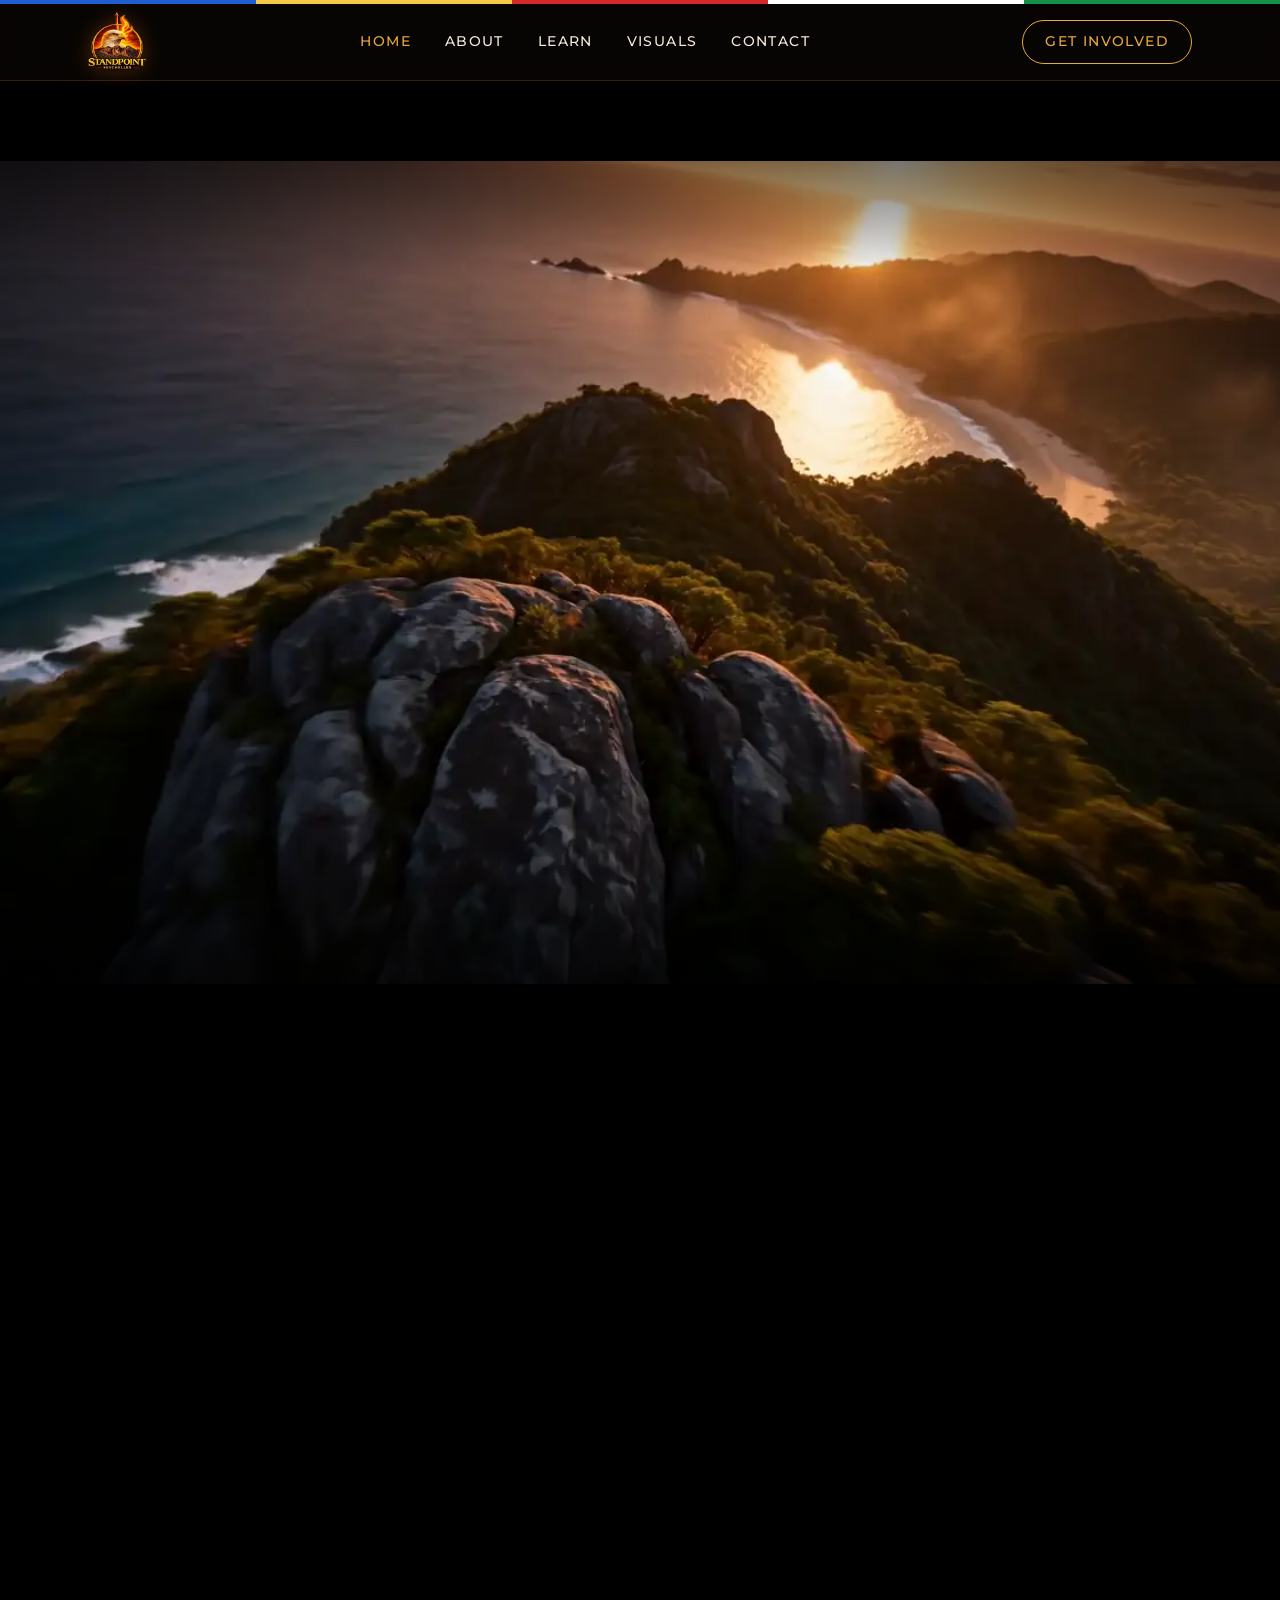
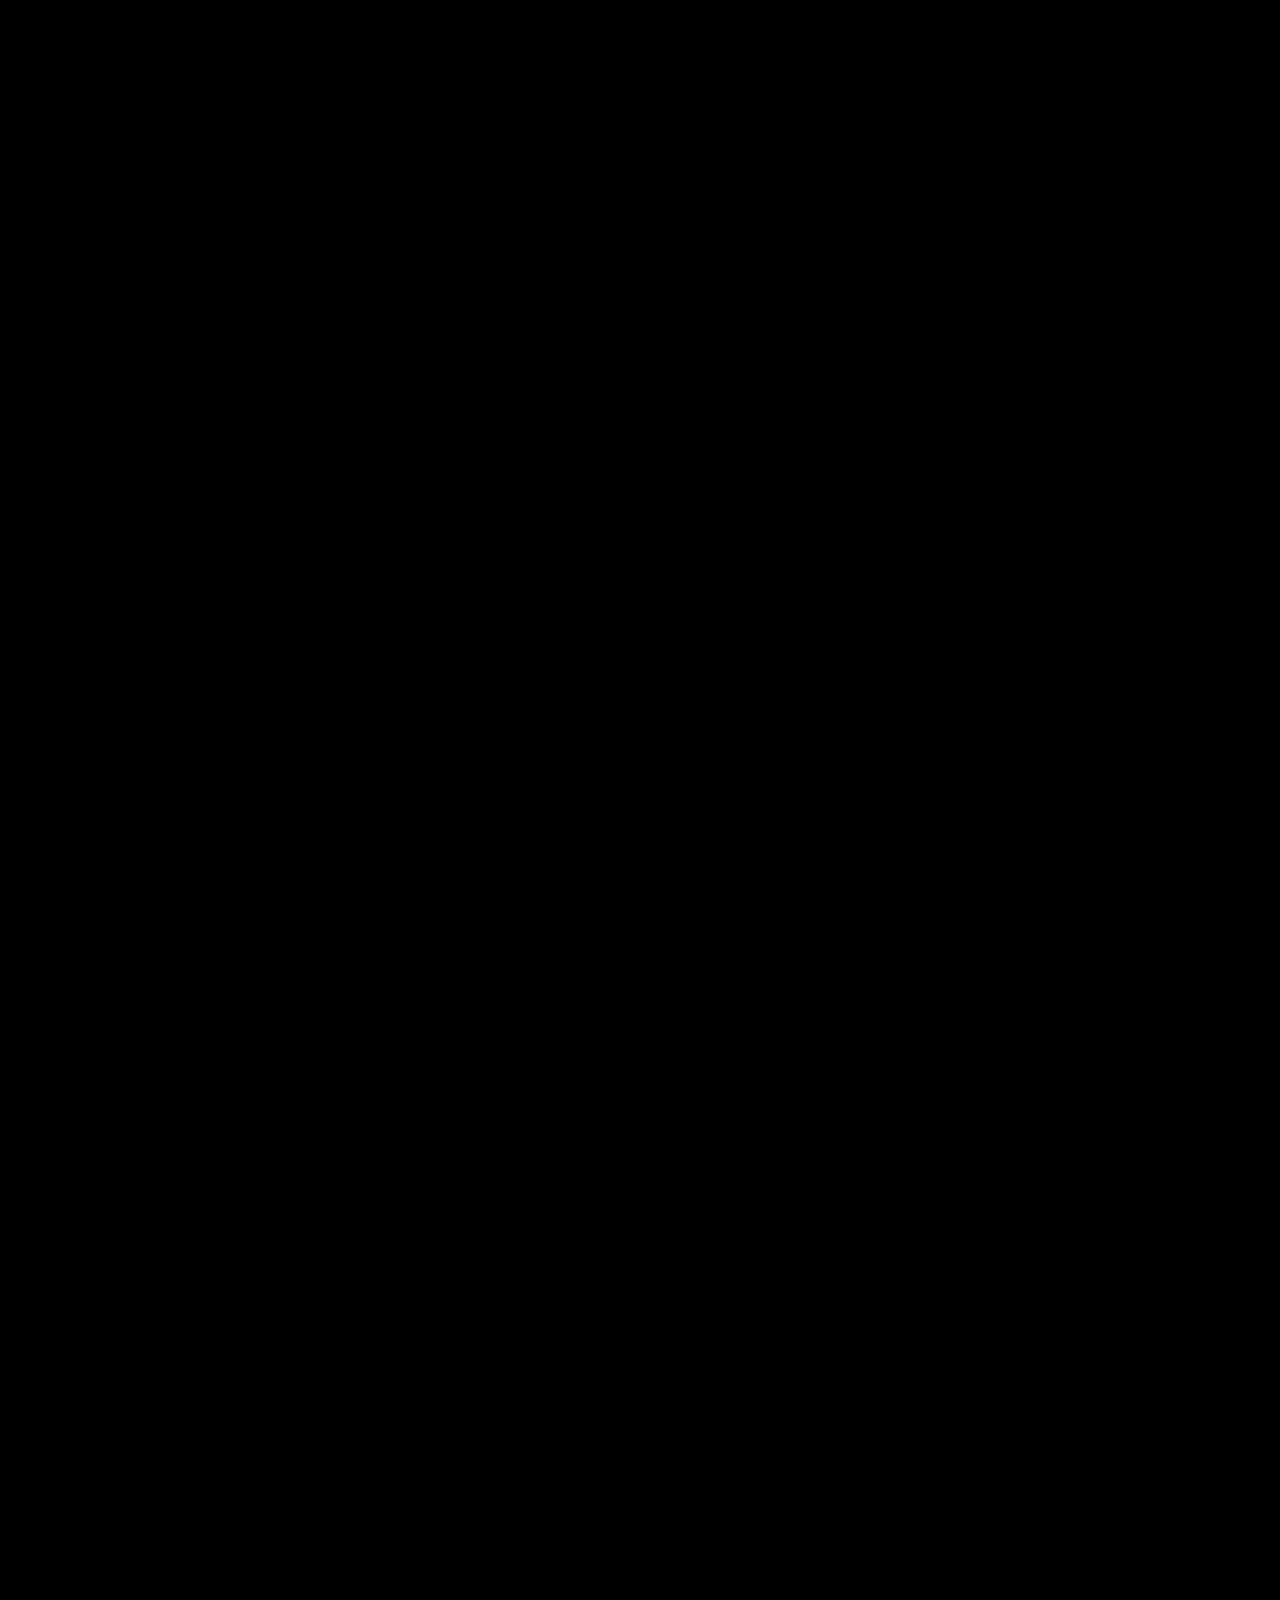
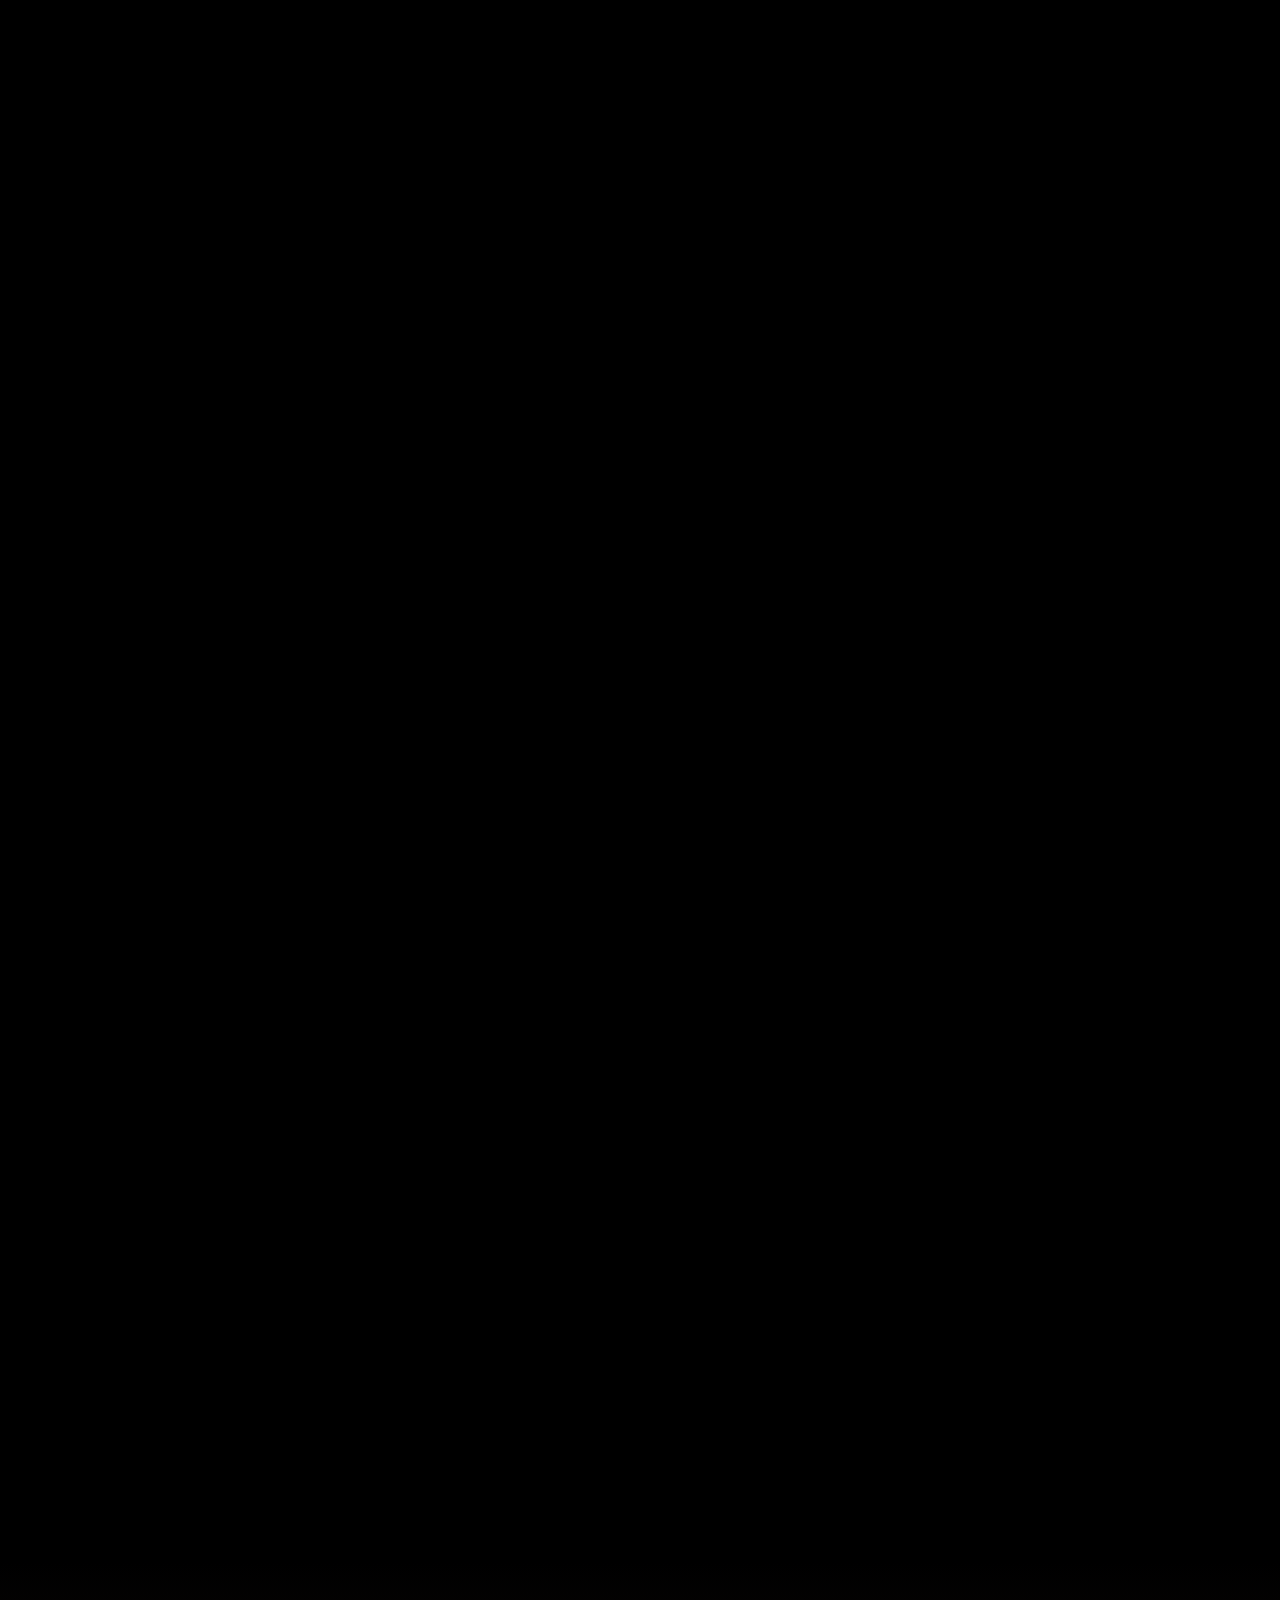
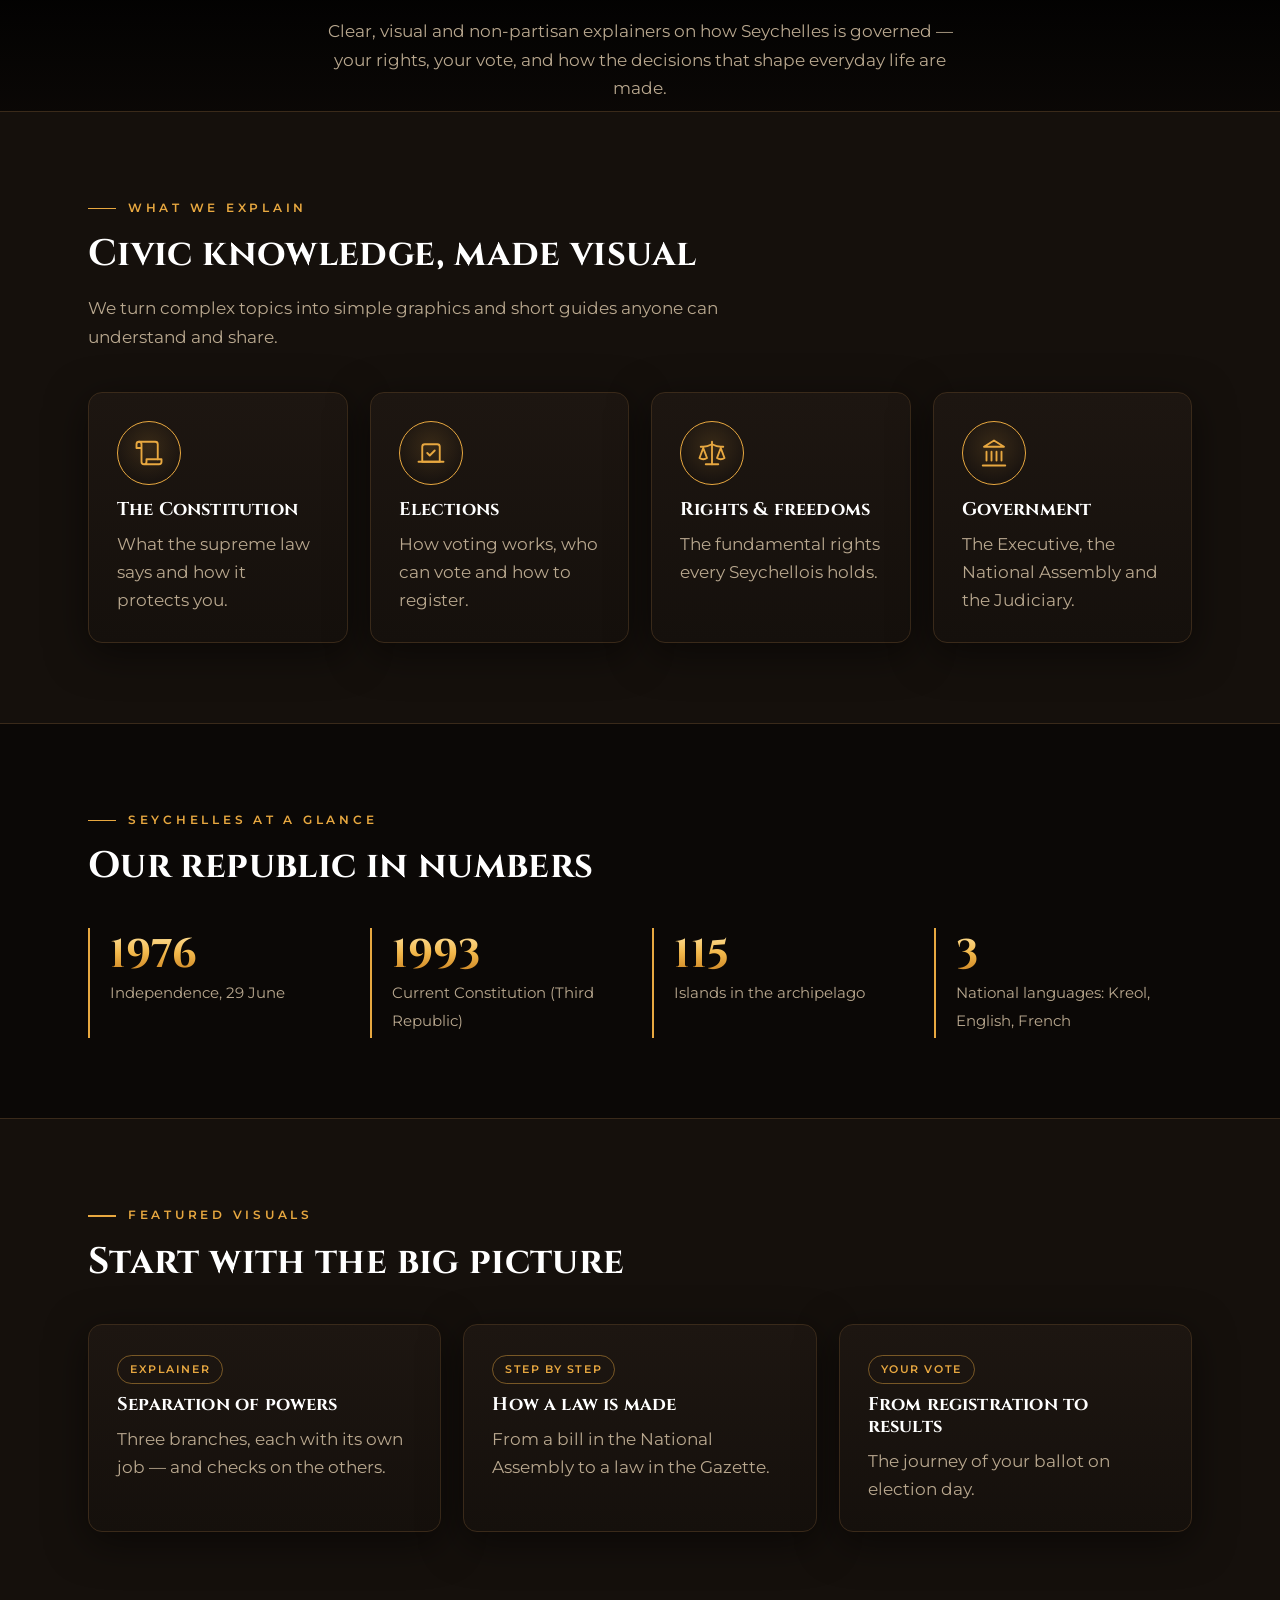
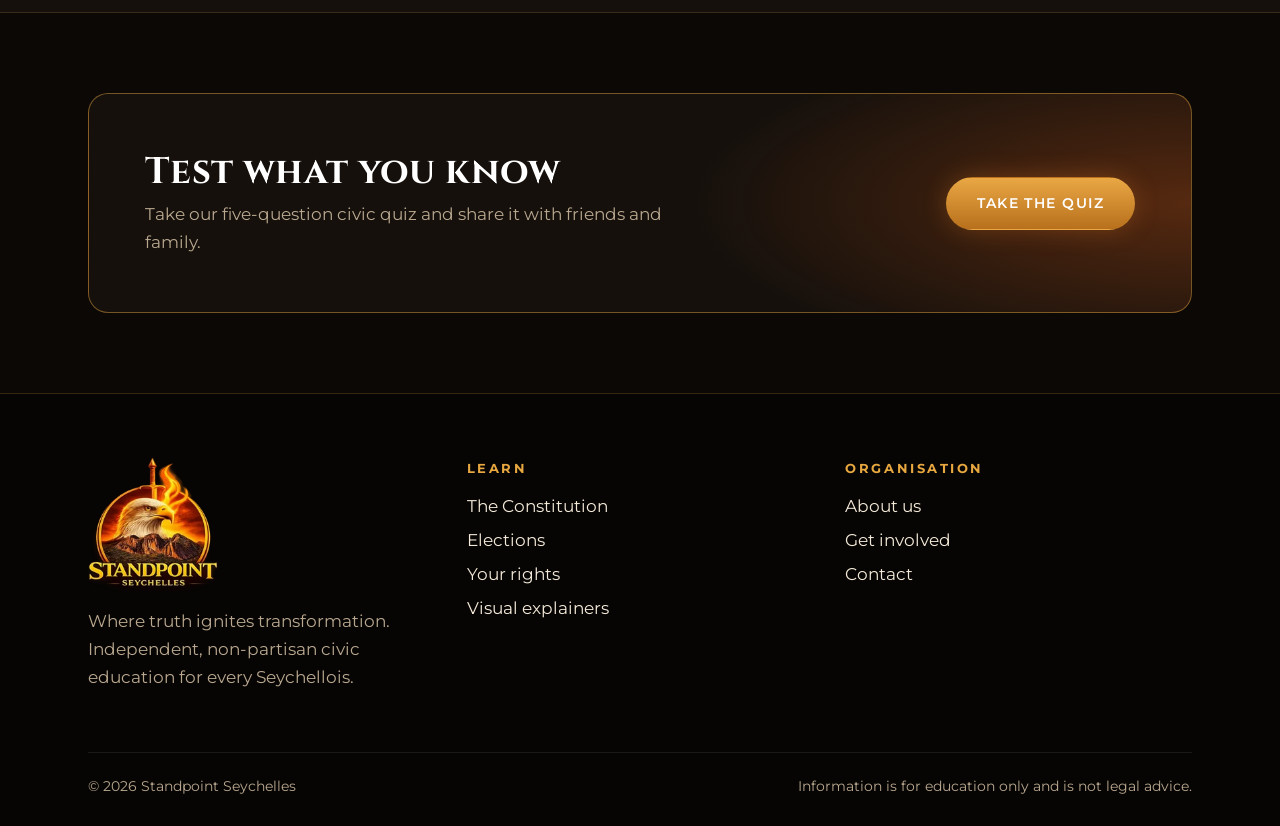
==== commit 74d95f25: "Landing screen like the brand mockup at the end of the video reveal - After the video, the view ease" ====
--- a/index.html
+++ b/index.html
@@ -54,25 +54,31 @@
     </picture>
     <canvas class="intro-canvas" aria-hidden="true"></canvas>
     <div class="intro-vignette" aria-hidden="true"></div>
-    <p class="intro-caption" data-from="0.18" data-to="0.40">Every citizen has a voice.</p>
-    <p class="intro-caption" data-from="0.46" data-to="0.68">Knowledge gives it strength.</p>
+    <p class="intro-caption" data-from="0.14" data-to="0.34">Every citizen has a voice.</p>
+    <p class="intro-caption" data-from="0.40" data-to="0.60">Knowledge gives it strength.</p>
     <div class="intro-hint" aria-hidden="true"><span>Scroll</span><i></i></div>
+
+    <!-- The landing screen the intro settles on (matches the brand mockup). -->
+    <div class="intro-final">
+      <div class="container">
+        <div class="hero-actions">
+          <a class="btn btn-primary" href="about.html">Our mission</a>
+          <button class="btn btn-ghost" type="button" data-video-open><svg viewBox="0 0 24 24" fill="none" stroke="currentColor" stroke-width="1.5" stroke-linecap="round" stroke-linejoin="round"><path d="M6 3l14 9-14 9V3z"/></svg> Watch video</button>
+        </div>
+        <div class="features">
+          <div class="feature"><div class="icon" aria-hidden="true"><svg viewBox="0 0 24 24" fill="none" stroke="currentColor" stroke-width="1.5" stroke-linecap="round" stroke-linejoin="round"><path d="M2 12s3-7 10-7 10 7 10 7-3 7-10 7-10-7-10-7Z"/><path d="M12 9a3 3 0 1 0 0 6 3 3 0 0 0 0-6z"/></svg></div><div><h3>Truth</h3><p>Accurate, checked against the Constitution and official sources.</p></div></div>
+          <div class="feature"><div class="icon" aria-hidden="true"><svg viewBox="0 0 24 24" fill="none" stroke="currentColor" stroke-width="1.5" stroke-linecap="round" stroke-linejoin="round"><path d="M8.5 14.5A2.5 2.5 0 0 0 11 12c0-1.38-.5-2-1-3-1.072-2.143-.224-4.054 2-6 .5 2.5 2 4.9 4 6.5 2 1.6 3 3.5 3 5.5a7 7 0 1 1-14 0c0-1.153.433-2.294 1-3a2.5 2.5 0 0 0 2.5 2.5z"/></svg></div><div><h3>Knowledge</h3><p>Visual explainers that spark real understanding.</p></div></div>
+          <div class="feature"><div class="icon" aria-hidden="true"><svg viewBox="0 0 24 24" fill="none" stroke="currentColor" stroke-width="1.5" stroke-linecap="round" stroke-linejoin="round"><path d="M16 21v-2a4 4 0 0 0-4-4H6a4 4 0 0 0-4 4v2"/><path d="M9 3a4 4 0 1 0 0 8 4 4 0 0 0 0-8z"/><path d="M22 21v-2a4 4 0 0 0-3-3.87"/><path d="M16 3.13a4 4 0 0 1 0 7.75"/></svg></div><div><h3>Community</h3><p>For every Seychellois, in every district.</p></div></div>
+          <div class="feature"><div class="icon" aria-hidden="true"><svg viewBox="0 0 24 24" fill="none" stroke="currentColor" stroke-width="1.5" stroke-linecap="round" stroke-linejoin="round"><path d="m8 3 4 8 5-5 5 15H2L8 3z"/></svg></div><div><h3>Transformation</h3><p>Informed citizens build a stronger nation.</p></div></div>
+        </div>
+      </div>
+    </div>
   </div>
 </section>
 
 <section class="hero-after">
   <div class="container">
     <p class="hero-lead reveal">Clear, visual and non-partisan explainers on how Seychelles is governed — your rights, your vote, and how the decisions that shape everyday life are made.</p>
-    <div class="hero-actions reveal">
-      <a class="btn btn-primary" href="about.html">Our mission</a>
-      <button class="btn btn-ghost" type="button" data-video-open><svg viewBox="0 0 24 24" fill="none" stroke="currentColor" stroke-width="1.5" stroke-linecap="round" stroke-linejoin="round"><path d="M6 3l14 9-14 9V3z"/></svg> Watch video</button>
-    </div>
-    <div class="features">
-      <div class="feature reveal"><div class="icon" aria-hidden="true"><svg viewBox="0 0 24 24" fill="none" stroke="currentColor" stroke-width="1.5" stroke-linecap="round" stroke-linejoin="round"><path d="M2 12s3-7 10-7 10 7 10 7-3 7-10 7-10-7-10-7Z"/><path d="M12 9a3 3 0 1 0 0 6 3 3 0 0 0 0-6z"/></svg></div><div><h3>Truth</h3><p>Accurate, checked against the Constitution and official sources.</p></div></div>
-      <div class="feature reveal"><div class="icon" aria-hidden="true"><svg viewBox="0 0 24 24" fill="none" stroke="currentColor" stroke-width="1.5" stroke-linecap="round" stroke-linejoin="round"><path d="M8.5 14.5A2.5 2.5 0 0 0 11 12c0-1.38-.5-2-1-3-1.072-2.143-.224-4.054 2-6 .5 2.5 2 4.9 4 6.5 2 1.6 3 3.5 3 5.5a7 7 0 1 1-14 0c0-1.153.433-2.294 1-3a2.5 2.5 0 0 0 2.5 2.5z"/></svg></div><div><h3>Knowledge</h3><p>Visual explainers that spark real understanding.</p></div></div>
-      <div class="feature reveal"><div class="icon" aria-hidden="true"><svg viewBox="0 0 24 24" fill="none" stroke="currentColor" stroke-width="1.5" stroke-linecap="round" stroke-linejoin="round"><path d="M16 21v-2a4 4 0 0 0-4-4H6a4 4 0 0 0-4 4v2"/><path d="M9 3a4 4 0 1 0 0 8 4 4 0 0 0 0-8z"/><path d="M22 21v-2a4 4 0 0 0-3-3.87"/><path d="M16 3.13a4 4 0 0 1 0 7.75"/></svg></div><div><h3>Community</h3><p>For every Seychellois, in every district.</p></div></div>
-      <div class="feature reveal"><div class="icon" aria-hidden="true"><svg viewBox="0 0 24 24" fill="none" stroke="currentColor" stroke-width="1.5" stroke-linecap="round" stroke-linejoin="round"><path d="m8 3 4 8 5-5 5 15H2L8 3z"/></svg></div><div><h3>Transformation</h3><p>Informed citizens build a stronger nation.</p></div></div>
-    </div>
   </div>
 </section>
 
--- a/assets/css/style.css
+++ b/assets/css/style.css
@@ -94,13 +94,9 @@
 .btn-ghost { border-color: var(--gold); color: var(--gold); background: rgba(0,0,0,.25); }
 .btn-ghost:hover { background: var(--gold); color: #120b04; }
 
-/* Home hero */
-.hero { position: relative; background: var(--black); overflow: hidden; padding-bottom: 56px; }
-.hero-art { position: relative; max-width: 1536px; margin: 0 auto; }
-.hero-art img { width: 100%; height: auto; -webkit-mask-image: linear-gradient(180deg, #000 70%, transparent 100%); mask-image: linear-gradient(180deg, #000 70%, transparent 100%); }
-.hero-actions { display: flex; flex-wrap: wrap; justify-content: center; gap: 16px; margin-top: -40px; position: relative; z-index: 2; }
-.hero-lead { text-align: center; max-width: 640px; margin: 28px auto 0; color: var(--muted); font-size: 1.05rem; position: relative; z-index: 2; }
-@media (max-width: 720px) { .hero-actions { margin-top: -10px; } .hero-actions .btn { flex: 1 1 220px; } }
+/* Home hero actions */
+.hero-actions { display: flex; flex-wrap: wrap; justify-content: center; gap: 16px; position: relative; z-index: 2; }
+.hero-lead { text-align: center; max-width: 640px; margin: 0 auto; color: var(--muted); font-size: 1.05rem; position: relative; z-index: 2; }
 
 .features { display: grid; grid-template-columns: repeat(auto-fit, minmax(min(100%, 230px), 1fr)); gap: 24px; margin-top: 48px; position: relative; z-index: 2; }
 .feature { display: flex; gap: 16px; align-items: flex-start; }
@@ -260,20 +256,43 @@
 .js .reveal { opacity: 0; transform: translateY(14px); filter: blur(4px); transition: opacity .6s var(--ease-out), transform .6s var(--ease-out), filter .6s var(--ease-out); transition-delay: var(--d, 0ms); }
 .js .reveal.is-in { opacity: 1; transform: none; filter: none; }
 
-/* Scroll-driven intro */
+/* Scroll-driven intro
+   Static (no JS / reduced motion): the still logo art fills the screen with the
+   landing content under it. With motion: the canvas plays the video as you scroll,
+   then settles on the same landing screen. */
 .intro { position: relative; background: #000; }
-.intro-sticky { position: relative; height: 100svh; min-height: 480px; overflow: hidden; display: grid; place-items: center; }
-.intro-still img { width: 100vw; height: 100svh; min-height: 480px; object-fit: contain; background: #000; }
+.intro-sticky { position: relative; height: calc(100svh - var(--header-h, 77px)); min-height: 560px; overflow: hidden; display: flex; flex-direction: column; }
+.intro-still { flex: 1; min-height: 0; display: block; }
+.intro-still img { width: 100%; height: 100%; object-fit: contain; background: #000;
+  -webkit-mask-image: radial-gradient(ellipse 75% 80% at 50% 45%, #000 60%, transparent 100%);
+          mask-image: radial-gradient(ellipse 75% 80% at 50% 45%, #000 60%, transparent 100%); }
 .intro-canvas, .intro-caption, .intro-hint, .intro-vignette { display: none; }
 
-.js.motion .intro { height: 420vh; }
-.js.motion .intro-sticky { position: sticky; top: 0; }
+.intro-final { position: relative; z-index: 3; padding: 0 0 clamp(20px, 4vh, 40px); }
+.intro-final::before { content: ""; position: absolute; inset: -24px 0 0; z-index: -1; pointer-events: none;
+  background: linear-gradient(180deg, transparent 0%, rgba(0,0,0,.6) 30%, rgba(0,0,0,.85) 100%); }
+.intro-final .features { margin-top: clamp(20px, 4vh, 40px); }
+.intro-final .feature p { color: #cdbb9f; }
+
+@media (max-aspect-ratio: 1/1), (max-width: 720px) {
+  .intro-final .hero-actions { gap: 10px; flex-wrap: nowrap; }
+  .intro-final .hero-actions .btn { flex: 1 1 0; padding: 13px 12px; letter-spacing: .06em; font-size: .82rem; }
+  .intro-final .features { grid-template-columns: 1fr 1fr; gap: 14px 12px; }
+  .intro-final .feature { gap: 10px; align-items: center; }
+  .intro-final .feature .icon { width: 42px; height: 42px; }
+  .intro-final .feature .icon svg { width: 20px; height: 20px; }
+  .intro-final .feature h3 { margin: 0; font-size: .78rem; }
+  .intro-final .feature p { display: none; }
+}
+
+.js.motion .intro { height: 520vh; }
+.js.motion .intro-sticky { position: sticky; top: var(--header-h, 77px); }
 .js.motion .intro-still { display: none; }
 .js.motion .intro-canvas { display: block; position: absolute; inset: 0; width: 100%; height: 100%; }
 .js.motion .intro-vignette { display: block; position: absolute; inset: 0; pointer-events: none;
-  background: radial-gradient(ellipse 90% 70% at 50% 50%, transparent 55%, rgba(0,0,0,.65) 100%),
-              linear-gradient(180deg, rgba(0,0,0,.5) 0%, transparent 18%, transparent 75%, #000 100%); }
-.js.motion .intro-caption { display: block; position: absolute; left: 16px; right: 16px; bottom: 16vh; margin: 0; text-align: center;
+  background: radial-gradient(ellipse 90% 70% at 50% 50%, transparent 55%, rgba(0,0,0,.6) 100%),
+              linear-gradient(180deg, rgba(0,0,0,.35) 0%, transparent 14%, transparent 80%, rgba(0,0,0,.6) 100%); }
+.js.motion .intro-caption { display: block; position: absolute; left: 16px; right: 16px; bottom: 14vh; margin: 0; text-align: center;
   font-family: var(--font-display); font-weight: 600; font-size: clamp(1.5rem, 4.2vw, 3rem); color: #fff; letter-spacing: .02em;
   text-shadow: 0 2px 24px rgba(0,0,0,.8); opacity: 0; will-change: opacity, transform, filter; }
 .js.motion .intro-hint { display: flex; position: absolute; bottom: 28px; left: 50%; transform: translateX(-50%); flex-direction: column; align-items: center; gap: 10px;
@@ -281,10 +300,12 @@
 .intro-hint i { width: 1.5px; height: 40px; background: linear-gradient(var(--gold), transparent); transform-origin: top; animation: hint 1.8s var(--ease-in-out) infinite; }
 @keyframes hint { 0% { transform: scaleY(0); opacity: 1; } 60% { transform: scaleY(1); opacity: 1; } 100% { transform: scaleY(1); opacity: 0; } }
 .intro.scrolled .intro-hint { opacity: 0; }
-
-.hero-after { padding-top: 24px; background: linear-gradient(180deg, #000 0, var(--bg) 220px); }
-.hero-after .hero-actions { margin-top: 28px; }
-.hero-after .hero-lead { margin-top: 0; }
+.js.motion .intro-final { position: absolute; left: 0; right: 0; bottom: 0; }
+.js.motion .intro-final::before { opacity: var(--t, 0); }
+.js.motion .intro-final [data-step] { opacity: 0; will-change: opacity, transform, filter; }
+.js.motion .intro:not(.final) .intro-final { pointer-events: none; }
+
+.hero-after { padding: 56px 0 8px; background: linear-gradient(180deg, #000 0, var(--bg) 160px); }
 
 /* Video modal — native <dialog> */
 .video-modal { width: min(1100px, calc(100vw - 32px)); padding: 0; border: 1px solid var(--border-gold); border-radius: 16px; background: #000; color: var(--text); overflow: visible; box-shadow: 0 30px 80px rgba(0,0,0,.7), var(--glow); }
@@ -306,3 +327,11 @@
   .video-modal[open], .video-modal[open]::backdrop, .video-modal.closing, .video-modal.closing::backdrop { animation: none; }
   .intro-hint i { animation: none; }
 }
+
+/* Header layout like the mockup: logo left, menu centred, call-to-action right */
+@media (min-width: 921px) {
+  .nav-links { flex: 1; }
+  .nav-links li:first-child { margin-left: auto; }
+  .nav-links .nav-cta { margin-left: auto; }
+  .nav-links a { padding: 8px 16px; }
+}
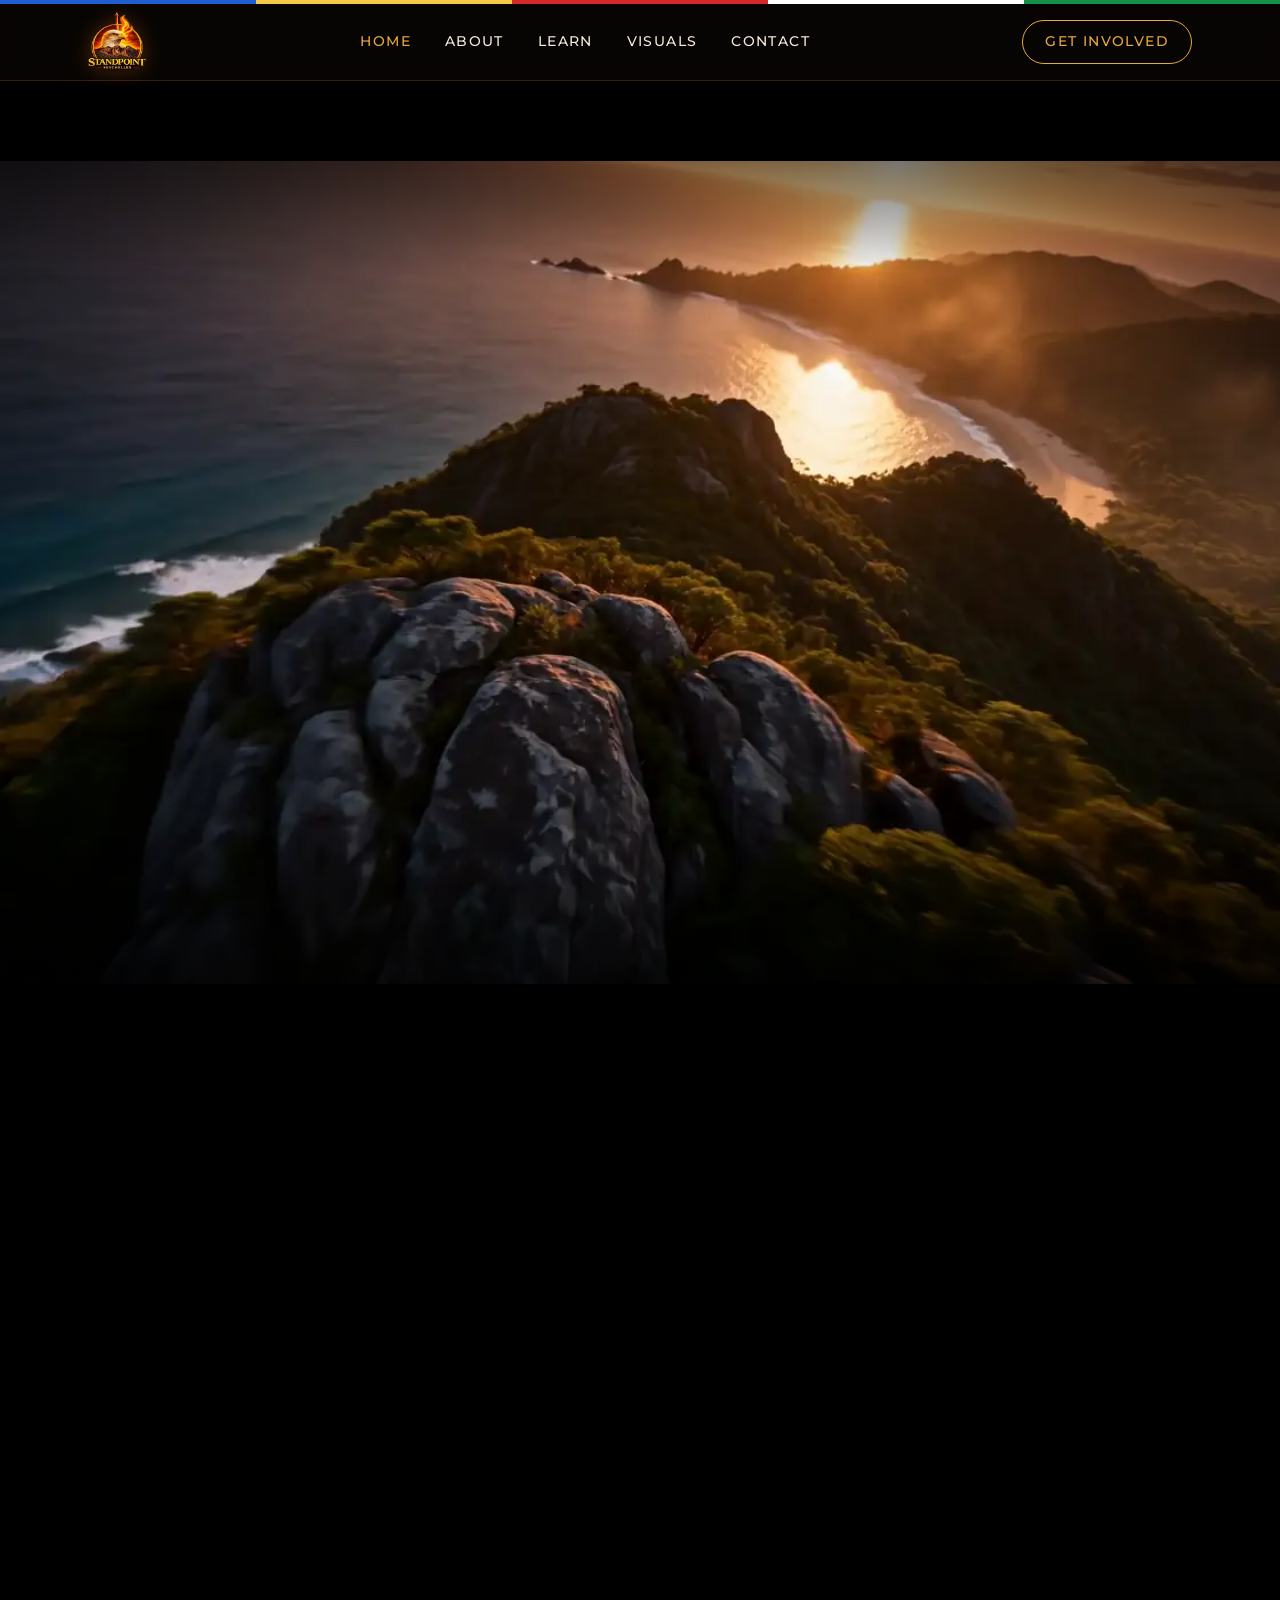
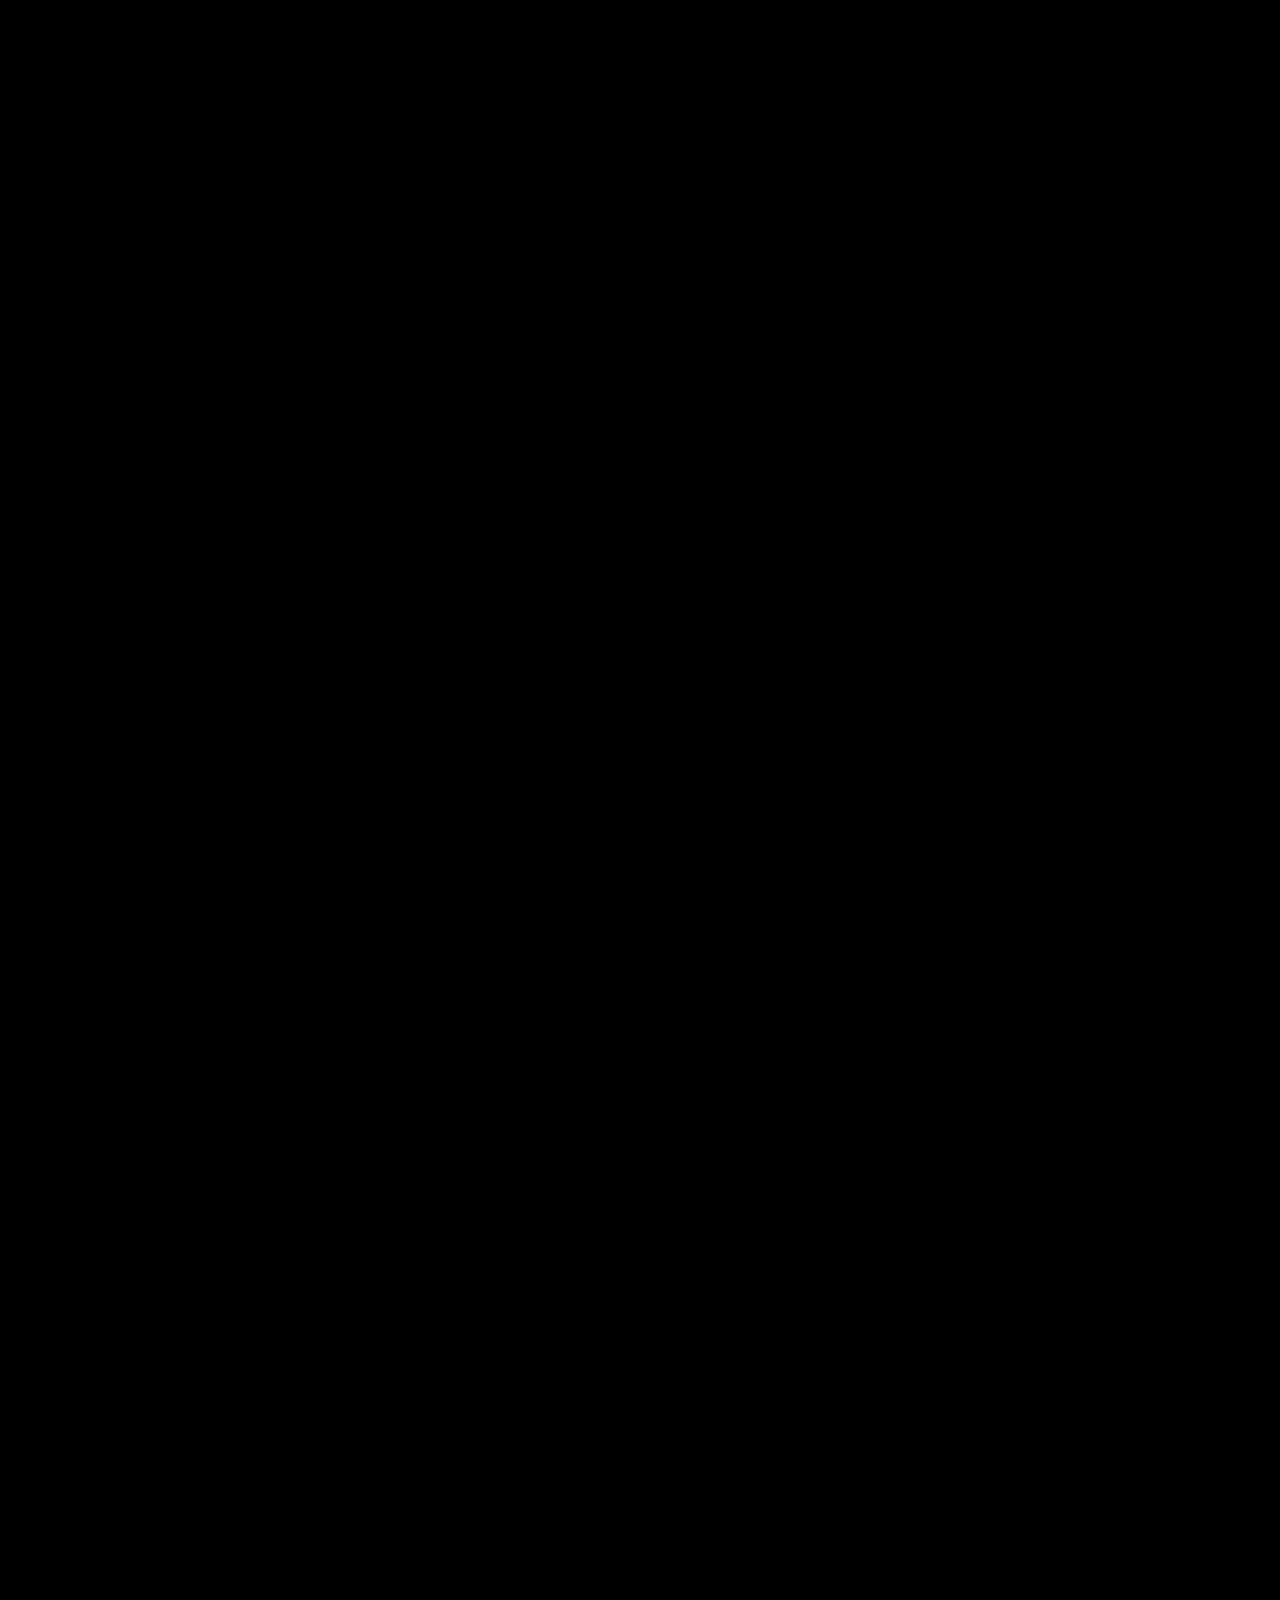
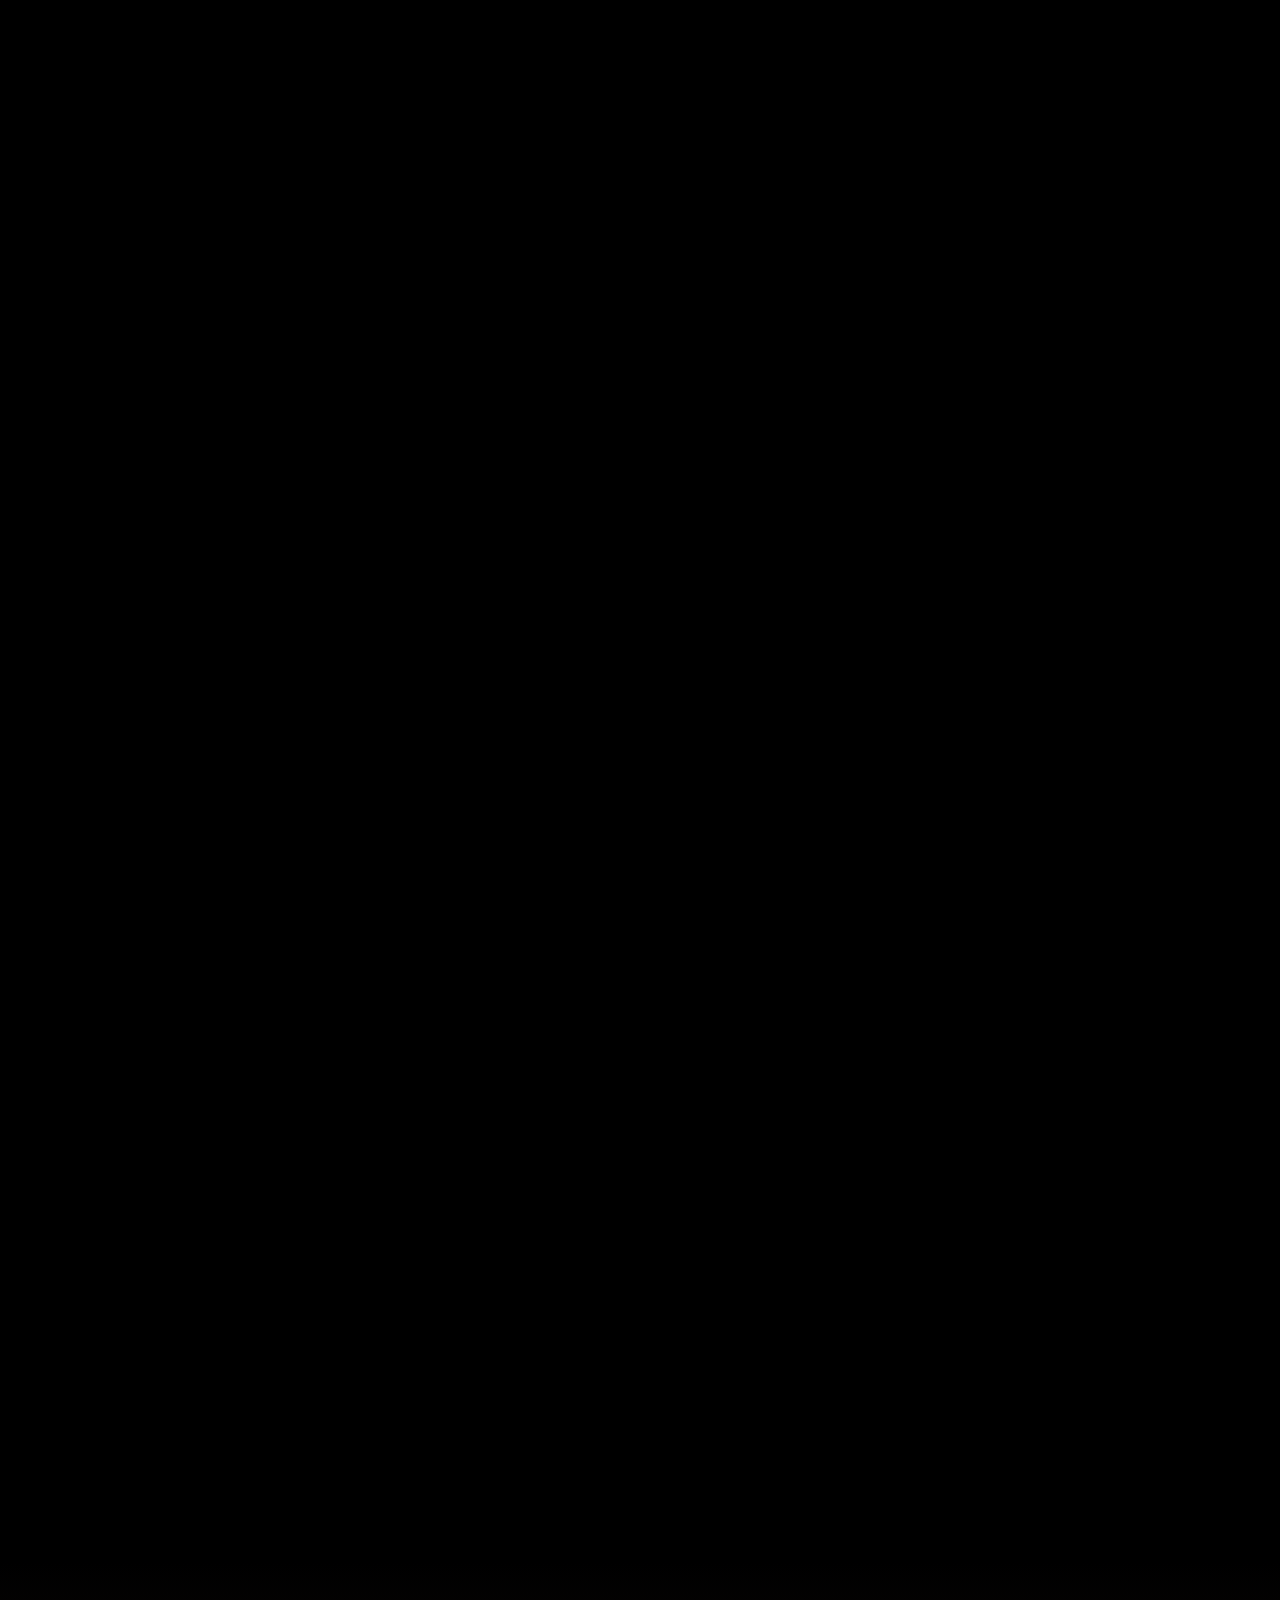
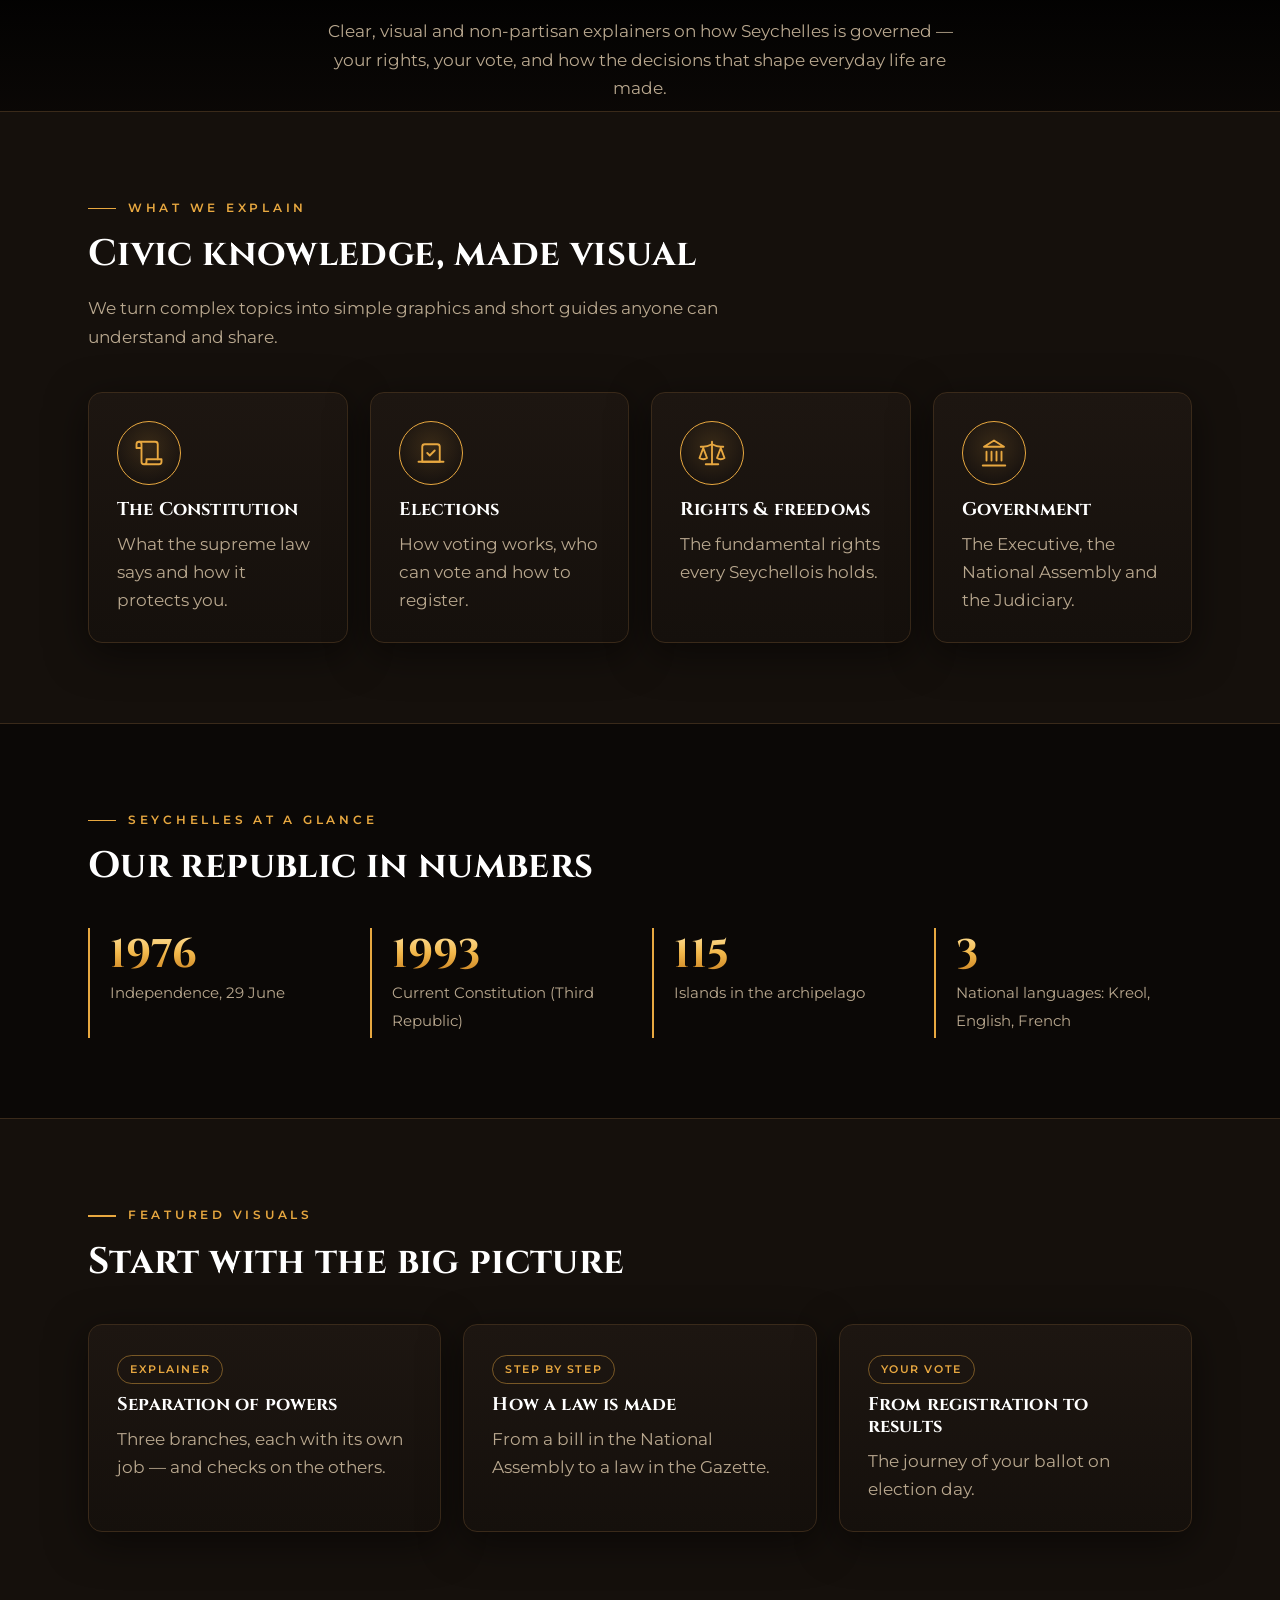
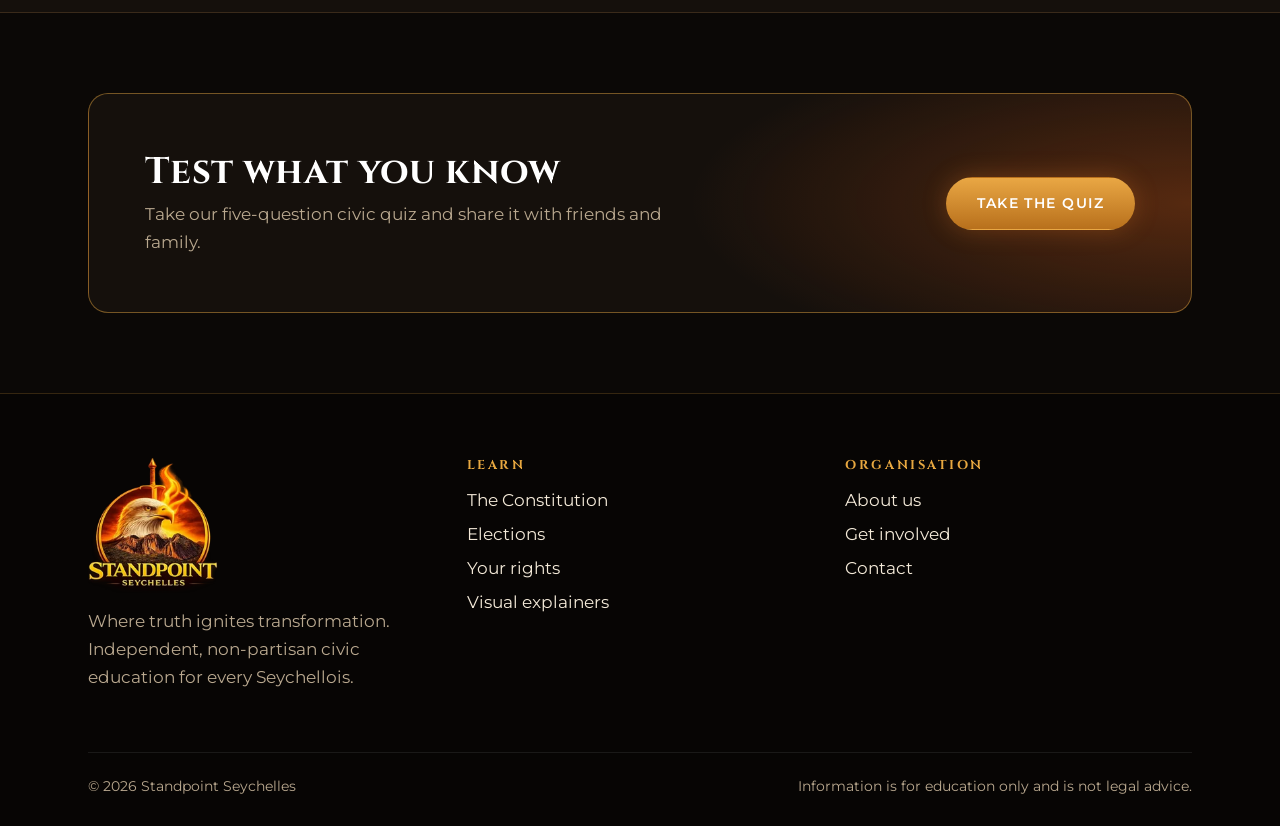
==== commit f3693b0c: "Polish: faster intro loading, accessibility, SEO and mobile menu - Intro loads the first frame and e" ====
--- a/index.html
+++ b/index.html
@@ -8,7 +8,13 @@
   <meta property="og:title" content="Standpoint Seychelles — Where truth ignites transformation">
   <meta property="og:description" content="Standpoint Seychelles is a civic education platform explaining how Seychelles is governed — in clear, visual, non-partisan language.">
   <meta property="og:type" content="website">
-  <meta property="og:image" content="assets/img/og-image.jpg">
+  <link rel="canonical" href="https://stanalbest00-sudo.github.io/standpoint/">
+  <meta property="og:url" content="https://stanalbest00-sudo.github.io/standpoint/">
+  <meta property="og:site_name" content="Standpoint Seychelles">
+  <meta property="og:image" content="https://stanalbest00-sudo.github.io/standpoint/assets/img/og-image.jpg">
+  <meta property="og:image:width" content="1200">
+  <meta property="og:image:height" content="630">
+  <meta property="og:image:alt" content="Standpoint Seychelles logo: where truth ignites transformation">
   <meta name="twitter:card" content="summary_large_image">
   <meta name="theme-color" content="#070504">
   <link rel="icon" href="assets/img/icon-32.png" type="image/png" sizes="32x32">
@@ -18,6 +24,11 @@
   <link rel="preconnect" href="https://fonts.gstatic.com" crossorigin>
   <link href="https://fonts.googleapis.com/css2?family=Cinzel:wght@600;700&family=Montserrat:wght@400;500;600;700&display=swap" rel="stylesheet">
   <link rel="stylesheet" href="assets/css/style.css">
+  <script type="application/ld+json">
+  {"@context":"https://schema.org","@type":"Organization","name":"Standpoint Seychelles",
+   "slogan":"Where truth ignites transformation","url":"https://stanalbest00-sudo.github.io/standpoint/","logo":"https://stanalbest00-sudo.github.io/standpoint/assets/img/icon-180.png",
+   "description":"Independent, non-partisan civic education for every Seychellois.","areaServed":"Seychelles"}
+  </script>
 </head>
 <body>
   <a class="skip-link" href="#main">Skip to content</a>
@@ -66,10 +77,10 @@
           <button class="btn btn-ghost" type="button" data-video-open><svg viewBox="0 0 24 24" fill="none" stroke="currentColor" stroke-width="1.5" stroke-linecap="round" stroke-linejoin="round"><path d="M6 3l14 9-14 9V3z"/></svg> Watch video</button>
         </div>
         <div class="features">
-          <div class="feature"><div class="icon" aria-hidden="true"><svg viewBox="0 0 24 24" fill="none" stroke="currentColor" stroke-width="1.5" stroke-linecap="round" stroke-linejoin="round"><path d="M2 12s3-7 10-7 10 7 10 7-3 7-10 7-10-7-10-7Z"/><path d="M12 9a3 3 0 1 0 0 6 3 3 0 0 0 0-6z"/></svg></div><div><h3>Truth</h3><p>Accurate, checked against the Constitution and official sources.</p></div></div>
-          <div class="feature"><div class="icon" aria-hidden="true"><svg viewBox="0 0 24 24" fill="none" stroke="currentColor" stroke-width="1.5" stroke-linecap="round" stroke-linejoin="round"><path d="M8.5 14.5A2.5 2.5 0 0 0 11 12c0-1.38-.5-2-1-3-1.072-2.143-.224-4.054 2-6 .5 2.5 2 4.9 4 6.5 2 1.6 3 3.5 3 5.5a7 7 0 1 1-14 0c0-1.153.433-2.294 1-3a2.5 2.5 0 0 0 2.5 2.5z"/></svg></div><div><h3>Knowledge</h3><p>Visual explainers that spark real understanding.</p></div></div>
-          <div class="feature"><div class="icon" aria-hidden="true"><svg viewBox="0 0 24 24" fill="none" stroke="currentColor" stroke-width="1.5" stroke-linecap="round" stroke-linejoin="round"><path d="M16 21v-2a4 4 0 0 0-4-4H6a4 4 0 0 0-4 4v2"/><path d="M9 3a4 4 0 1 0 0 8 4 4 0 0 0 0-8z"/><path d="M22 21v-2a4 4 0 0 0-3-3.87"/><path d="M16 3.13a4 4 0 0 1 0 7.75"/></svg></div><div><h3>Community</h3><p>For every Seychellois, in every district.</p></div></div>
-          <div class="feature"><div class="icon" aria-hidden="true"><svg viewBox="0 0 24 24" fill="none" stroke="currentColor" stroke-width="1.5" stroke-linecap="round" stroke-linejoin="round"><path d="m8 3 4 8 5-5 5 15H2L8 3z"/></svg></div><div><h3>Transformation</h3><p>Informed citizens build a stronger nation.</p></div></div>
+          <div class="feature"><div class="icon" aria-hidden="true"><svg viewBox="0 0 24 24" fill="none" stroke="currentColor" stroke-width="1.5" stroke-linecap="round" stroke-linejoin="round"><path d="M2 12s3-7 10-7 10 7 10 7-3 7-10 7-10-7-10-7Z"/><path d="M12 9a3 3 0 1 0 0 6 3 3 0 0 0 0-6z"/></svg></div><div><h2>Truth</h2><p>Accurate, checked against the Constitution and official sources.</p></div></div>
+          <div class="feature"><div class="icon" aria-hidden="true"><svg viewBox="0 0 24 24" fill="none" stroke="currentColor" stroke-width="1.5" stroke-linecap="round" stroke-linejoin="round"><path d="M8.5 14.5A2.5 2.5 0 0 0 11 12c0-1.38-.5-2-1-3-1.072-2.143-.224-4.054 2-6 .5 2.5 2 4.9 4 6.5 2 1.6 3 3.5 3 5.5a7 7 0 1 1-14 0c0-1.153.433-2.294 1-3a2.5 2.5 0 0 0 2.5 2.5z"/></svg></div><div><h2>Knowledge</h2><p>Visual explainers that spark real understanding.</p></div></div>
+          <div class="feature"><div class="icon" aria-hidden="true"><svg viewBox="0 0 24 24" fill="none" stroke="currentColor" stroke-width="1.5" stroke-linecap="round" stroke-linejoin="round"><path d="M16 21v-2a4 4 0 0 0-4-4H6a4 4 0 0 0-4 4v2"/><path d="M9 3a4 4 0 1 0 0 8 4 4 0 0 0 0-8z"/><path d="M22 21v-2a4 4 0 0 0-3-3.87"/><path d="M16 3.13a4 4 0 0 1 0 7.75"/></svg></div><div><h2>Community</h2><p>For every Seychellois, in every district.</p></div></div>
+          <div class="feature"><div class="icon" aria-hidden="true"><svg viewBox="0 0 24 24" fill="none" stroke="currentColor" stroke-width="1.5" stroke-linecap="round" stroke-linejoin="round"><path d="m8 3 4 8 5-5 5 15H2L8 3z"/></svg></div><div><h2>Transformation</h2><p>Informed citizens build a stronger nation.</p></div></div>
         </div>
       </div>
     </div>
@@ -155,7 +166,7 @@
           <p>Where truth ignites transformation. Independent, non-partisan civic education for every Seychellois.</p>
         </div>
         <div>
-          <h4>Learn</h4>
+          <h2 class="footer-title">Learn</h2>
           <ul>
             <li><a href="learn.html#constitution">The Constitution</a></li>
             <li><a href="learn.html#elections">Elections</a></li>
@@ -164,7 +175,7 @@
           </ul>
         </div>
         <div>
-          <h4>Organisation</h4>
+          <h2 class="footer-title">Organisation</h2>
           <ul>
             <li><a href="about.html">About us</a></li>
             <li><a href="get-involved.html">Get involved</a></li>
--- a/assets/css/style.css
+++ b/assets/css/style.css
@@ -100,7 +100,7 @@
 
 .features { display: grid; grid-template-columns: repeat(auto-fit, minmax(min(100%, 230px), 1fr)); gap: 24px; margin-top: 48px; position: relative; z-index: 2; }
 .feature { display: flex; gap: 16px; align-items: flex-start; }
-.feature h3 { font-family: var(--font); font-size: .9rem; font-weight: 600; letter-spacing: .08em; text-transform: uppercase; color: var(--gold-light); margin: 4px 0 4px; }
+.feature h2 { font-family: var(--font); font-size: .9rem; font-weight: 600; letter-spacing: .08em; text-transform: uppercase; color: var(--gold-light); margin: 4px 0 4px; }
 .feature p { font-size: .88rem; color: var(--muted); margin: 0; line-height: 1.55; }
 
 /* Gold outline icon */
@@ -223,7 +223,7 @@
 .site-footer a { color: var(--text); text-decoration: none; }
 .site-footer a:hover { color: var(--gold); }
 .footer-grid { display: grid; grid-template-columns: repeat(auto-fit, minmax(min(100%, 200px), 1fr)); gap: 32px; }
-.footer-grid h4 { color: var(--gold); margin: 0 0 12px; font-size: .8rem; letter-spacing: .2em; text-transform: uppercase; }
+.footer-grid .footer-title { color: var(--gold); margin: 0 0 12px; font-size: .8rem; letter-spacing: .2em; text-transform: uppercase; }
 .footer-grid ul { list-style: none; margin: 0; padding: 0; display: grid; gap: 6px; }
 .footer-logo { width: 130px; height: auto; margin-bottom: 14px; }
 .footer-bottom { margin-top: 44px; padding-top: 22px; border-top: 1px solid rgba(255,255,255,.08); font-size: .85rem; display: flex; flex-wrap: wrap; justify-content: space-between; gap: 10px; }
@@ -281,7 +281,7 @@
   .intro-final .feature { gap: 10px; align-items: center; }
   .intro-final .feature .icon { width: 42px; height: 42px; }
   .intro-final .feature .icon svg { width: 20px; height: 20px; }
-  .intro-final .feature h3 { margin: 0; font-size: .78rem; }
+  .intro-final .feature h2 { margin: 0; font-size: .78rem; }
   .intro-final .feature p { display: none; }
 }
 
@@ -335,3 +335,12 @@
   .nav-links .nav-cta { margin-left: auto; }
   .nav-links a { padding: 8px 16px; }
 }
+
+.card-title { font-size: 1.15rem; }
+
+/* Mobile menu: quick, origin-aware drop-in */
+@media (max-width: 920px) {
+  .nav-links.open { animation: menu-in .2s var(--ease-out); transform-origin: top center; }
+}
+@keyframes menu-in { from { opacity: 0; transform: translateY(-6px); } to { opacity: 1; transform: none; } }
+@media (prefers-reduced-motion: reduce) { .nav-links.open { animation: none; } }
